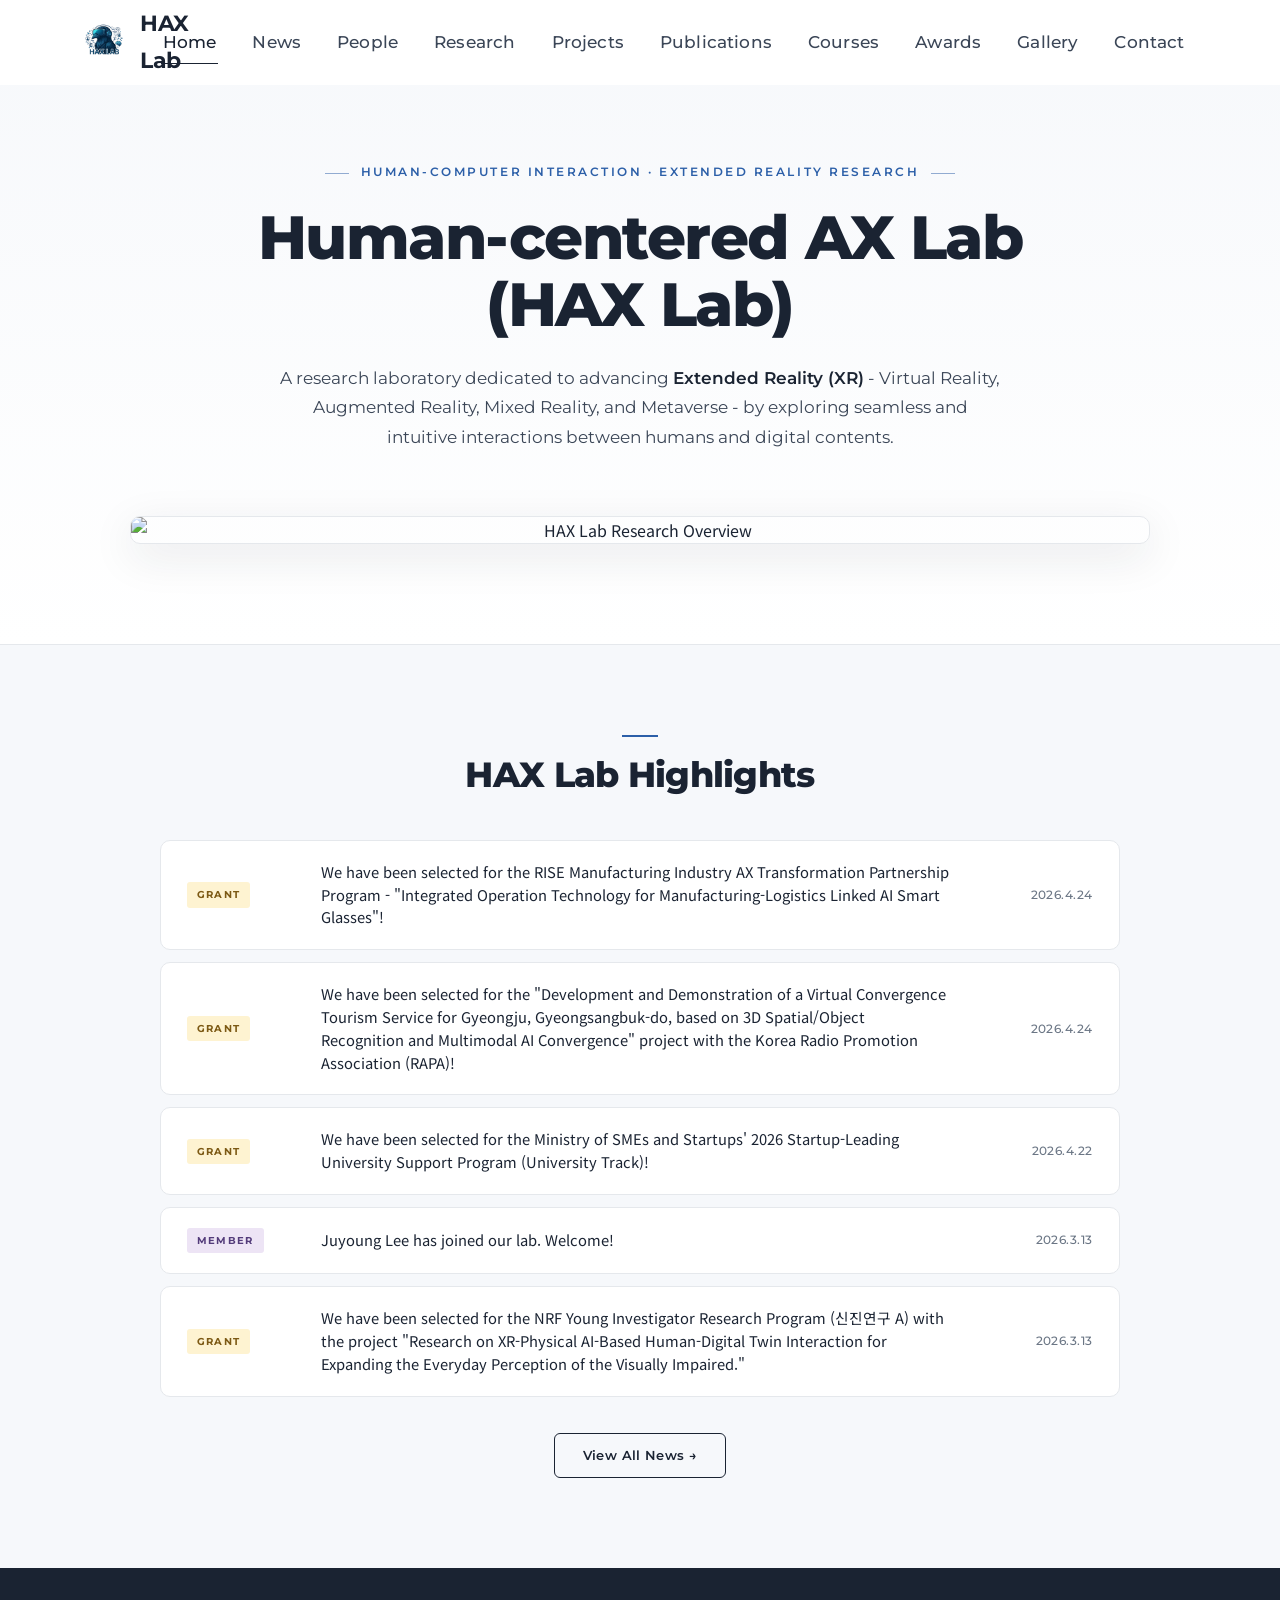
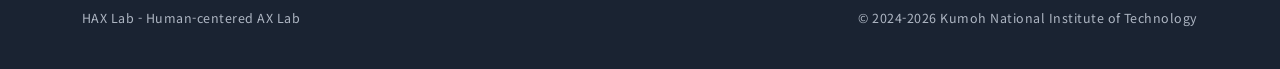
==== index.html @ 4b937e90 "Translate RISE 2인3각 to English, update professor's phone number - 'RISE 제조산업 AX전환 2인3각' -> 'RISE Man" ====
<!doctype html>
<html lang="ko">
  <head>
    <meta charset="UTF-8" />
    <meta name="viewport" content="width=device-width, initial-scale=1.0" />
    <title>HAX Lab - Human-centered AX Lab(HAX Lab)</title>
    <link rel="preconnect" href="https://fonts.googleapis.com" />
    <link
      href="https://fonts.googleapis.com/css2?family=Montserrat:wght@400;500;600;700;800&family=Noto+Sans+KR:wght@300;400;500;700&display=swap"
      rel="stylesheet"
    />
    <link
      rel="stylesheet"
      href="https://cdnjs.cloudflare.com/ajax/libs/font-awesome/6.5.1/css/all.min.css"
    />
    <link rel="stylesheet" href="style.css" />
  </head>
  <body>
    <!-- Navigation -->
    <nav class="navbar" id="navbar">
      <div class="nav-container">
        <a href="#home" class="nav-logo" data-section="home">
          <img src="images/home/logo.jpg" alt="HAX Lab Logo" />
          <span>HAX Lab</span>
        </a>
        <button
          class="nav-toggle"
          id="navToggle"
          aria-label="Toggle navigation"
        >
          <i class="fas fa-bars"></i>
        </button>
        <ul class="nav-menu" id="navMenu">
          <li>
            <a href="#home" class="nav-link active" data-section="home">Home</a>
          </li>
          <li><a href="#news" class="nav-link" data-section="news">News</a></li>
          <li>
            <a href="#people" class="nav-link" data-section="people">People</a>
          </li>
          <li>
            <a href="#research" class="nav-link" data-section="research"
              >Research</a
            >
          </li>
          <li>
            <a href="#projects" class="nav-link" data-section="projects"
              >Projects</a
            >
          </li>
          <li>
            <a href="#publications" class="nav-link" data-section="publications"
              >Publications</a
            >
          </li>
          <li>
            <a href="#courses" class="nav-link" data-section="courses"
              >Courses</a
            >
          </li>
          <li>
            <a href="#awards" class="nav-link" data-section="awards">Awards</a>
          </li>
          <li>
            <a href="#gallery" class="nav-link" data-section="gallery"
              >Gallery</a
            >
          </li>
          <li>
            <a href="#contact" class="nav-link" data-section="contact"
              >Contact</a
            >
          </li>
        </ul>
      </div>
    </nav>

    <!-- ============ HOME ============ -->
    <section id="home" class="section home-hero home-part">
      <div class="container">
        <div class="home-hero-inner">
          <p class="home-eyebrow">
            Human-Computer Interaction · Extended Reality Research
          </p>
          <h1 class="home-title">
            <span class="title-line">Human-centered AX Lab</span><br />
            <span class="title-line">(HAX Lab)</span>
          </h1>
          <p class="home-subtitle">
            A research laboratory dedicated to advancing
            <strong>Extended Reality (XR)</strong> - Virtual Reality, Augmented
            Reality, Mixed Reality, and Metaverse - by exploring seamless and
            intuitive interactions between humans and digital contents.
          </p>
        </div>
        <figure class="main-figure">
          <img src="images/mainfigure.png" alt="HAX Lab Research Overview" />
        </figure>
      </div>
    </section>

    <section class="section highlights-section home-part">
      <div class="container">
        <h2 class="section-title centered">HAX Lab Highlights</h2>
        <div class="highlights-grid" id="highlightsGrid"></div>
        <div class="section-action">
          <a href="#news" class="btn-more" data-section="news"
            >View All News →</a
          >
        </div>
      </div>
    </section>

    <!-- ============ NEWS ============ -->
    <section id="news" class="section page-section" style="display: none">
      <div class="container">
        <h2 class="section-title">News</h2>
        <div class="news-list">
          <div class="news-row">
            <span class="news-date">2026.4.24</span
            ><span class="news-tag grant">Grant</span
            ><span
              >We have been selected for the RISE Manufacturing Industry AX
              Transformation Partnership Program - "Integrated Operation
              Technology for Manufacturing-Logistics Linked AI Smart
              Glasses"!</span
            >
          </div>
          <div class="news-row">
            <span class="news-date">2026.4.24</span
            ><span class="news-tag grant">Grant</span
            ><span
              >We have been selected for the "Development and Demonstration of
              a Virtual Convergence Tourism Service for Gyeongju,
              Gyeongsangbuk-do, based on 3D Spatial/Object Recognition and
              Multimodal AI Convergence" project with the Korea Radio Promotion
              Association (RAPA)!</span
            >
          </div>
          <div class="news-row">
            <span class="news-date">2026.4.22</span
            ><span class="news-tag grant">Grant</span
            ><span
              >We have been selected for the Ministry of SMEs and Startups'
              2026 Startup-Leading University Support Program (University
              Track)!</span
            >
          </div>
          <div class="news-row">
            <span class="news-date">2026.3.13</span
            ><span class="news-tag member">Member</span
            ><span>Juyoung Lee has joined our lab. Welcome!</span>
          </div>
          <div class="news-row">
            <span class="news-date">2026.3.13</span
            ><span class="news-tag grant">Grant</span
            ><span
              >We have been selected for the NRF Young Investigator Research
              Program (신진연구 A) with the project "Research on XR-Physical
              AI-Based Human-Digital Twin Interaction for Expanding the Everyday
              Perception of the Visually Impaired."</span
            >
          </div>
          <div class="news-row">
            <span class="news-date">2025.11.25</span
            ><span class="news-tag member">Member</span
            ><span>Donghee Lee has joined our lab. Welcome!</span>
          </div>
          <div class="news-row">
            <span class="news-date">2025.11.24</span
            ><span class="news-tag grant">Grant</span
            ><span
              >We have been selected for the "AI-based facility anomaly
              detection and predictive maintenance solution" project with the
              Regional Innovation System &amp; Education (RISE) Program!</span
            >
          </div>
          <div class="news-row">
            <span class="news-date">2025.11.12</span
            ><span class="news-tag conf">Conf</span
            ><span
              >Conducted a demo session titled "Multi-User VR Assembly Design:
              Multimodal Object Modeling and High-Fidelity Gesture Interaction
              with WebGL Integration" at ACM VRST 2025 (CS 우수 국제학술대회).</span
            >
          </div>
          <div class="news-row">
            <span class="news-date">2025.11.12</span
            ><span class="news-tag conf">Conf</span
            ><span
              >Gave a presentation at ACM VRST 2025 (CS 우수 국제학술대회),
              presenting our paper "Trade-offs in Virtual Grasping: The
              Interplay of Interaction Fidelity and Object Affordance" by Jemin
              Lee.</span
            >
          </div>
          <div class="news-row">
            <span class="news-date">2025.10.10</span
            ><span class="news-tag conf">Conf</span
            ><span
              >Gave a presentation at IEEE ISMAR 2025 (CS 우수 국제학술대회),
              presenting our paper "What Makes Object Referencing Clear?
              Multimodal Strategies for Shared Understanding in XR
              Collaboration." by Jeonghyeon Kim.</span
            >
          </div>
          <div class="news-row">
            <span class="news-date">2025.9.14</span
            ><span class="news-tag paper">Paper</span>
            <div class="news-content">
              <p>
                We have been accepted to present our paper, "Trade-offs in
                Virtual Grasping: The Interplay of Interaction Fidelity and
                Object Affordance" (Jemin Lee, Jeonghyeon Kim, Hyeongjun Kang,
                Hoon Ryu, and Youngwon Kim), at a top-tier BK21 conference in
                Computer Science, the ACM Symposium on Virtual Reality Software
                and Technology (VRST) 2025 (Acceptance Rate: 27%).
              </p>
              <a class="news-press" href="images/1.png" target="_blank">
                <img src="images/1.png" alt="Press article - VRST 2025 acceptance" loading="lazy" />
                <span class="news-press-label">Press coverage</span>
              </a>
            </div>
          </div>
          <div class="news-row">
            <span class="news-date">2025.9.3</span
            ><span class="news-tag paper">Paper</span
            ><span
              >Our paper has been conditionally accepted to ACM Symposium on
              Virtual Reality Software and Technology (VRST) 2025!</span
            >
          </div>
          <div class="news-row">
            <span class="news-date">2025.8.5</span
            ><span class="news-tag paper">Paper</span>
            <div class="news-content">
              <p>
                We have been accepted to present our paper, "What Makes Object
                Referencing Clear? Multimodal Strategies for Shared
                Understanding in XR Collaboration" (Jeonghyeon Kim, Jemin Lee,
                and Youngwon Kim), at a top-tier BK21 conference in Computer
                Science, IEEE ISMAR 2025 (Acceptance Rate: 21.1%). Excellent
                work done by undergraduate students!
              </p>
              <a class="news-press" href="images/2.png" target="_blank">
                <img src="images/2.png" alt="Press article - ISMAR 2025 acceptance" loading="lazy" />
                <span class="news-press-label">Press coverage</span>
              </a>
            </div>
          </div>
          <div class="news-row">
            <span class="news-date">2025.5.21</span
            ><span class="news-tag member">Member</span
            ><span>Taewan Kim has joined our lab. Welcome!</span>
          </div>
          <div class="news-row">
            <span class="news-date">2025.5.7</span
            ><span class="news-tag paper">Paper</span
            ><span
              >We have been published in IEEE Access with our paper, "A
              Head-Driven Algorithm for Estimating Upper and Lower Body Motion
              in Virtual Reality Environments" (Jemin Lee, Jeonghyeon Kim, and
              Youngwon Kim). Excellent work done by undergraduate
              students!</span
            >
          </div>
          <div class="news-row">
            <span class="news-date">2025.5.7</span
            ><span class="news-tag grant">Grant</span
            ><span
              >We have been selected for the "Automated Reconstruction of Fire
              Scenes and VR-based Immersive Investigation Technology" project
              with the National Forensic Service!</span
            >
          </div>
          <div class="news-row">
            <span class="news-date">2025.4.30</span
            ><span class="news-tag paper">Paper</span
            ><span
              >We have been published in Sensors with our paper, "ITap: Index
              Finger Tap Interaction by Gaze and Tabletop Integration"
              (Jeonghyeon Kim, Jemin Lee, Jung-Hoon Ahn, and Youngwon
              Kim).</span
            >
          </div>
          <div class="news-row">
            <span class="news-date">2025.4.26</span
            ><span class="news-tag conf">Conf</span
            ><span
              >We have attended CHI 2025 in Yokohama, Japan. Hopefully we will
              be presenting in Barcelona next year :)</span
            >
          </div>
          <div class="news-row">
            <span class="news-date">2025.4.15</span
            ><span class="news-tag grant">Grant</span
            ><span
              >We have been selected for the "Digital Twin Linked ICT Technology
              based Research" project with the Korea Electronics Technology
              Institute (KETI)!</span
            >
          </div>
          <div class="news-row">
            <span class="news-date">2025.3.30</span
            ><span class="news-tag grant">Grant</span
            ><span
              >We have been selected for the "Development of a Traffic Accident
              Video Analysis System" project with the Korea Insurance
              Development Institute!</span
            >
          </div>
          <div class="news-row">
            <span class="news-date">2025.3.6</span
            ><span class="news-tag paper">Paper</span
            ><span
              >We have been published in Electronics with our paper, "Immersive
              Interaction for Inclusive Virtual Reality Navigation: Enhancing
              Accessibility for Socially Underprivileged Users" (Jeonghyeon Kim,
              Jung-Hoon Ahn, and Youngwon Kim).</span
            >
          </div>
          <div class="news-row">
            <span class="news-date">2025.1.1</span
            ><span class="news-tag grant">Grant</span
            ><span
              >We have been selected for the "Digital Twin Linked ICT Technology
              based Research" project with the Korea Electronics Technology
              Institute (KETI)!</span
            >
          </div>
          <div class="news-row">
            <span class="news-date">2024.9.10</span
            ><span class="news-tag paper">Paper</span
            ><span
              >We have been published in the Journal of the Digital Content with
              our paper, "In-XR Spread Interaction-Based Magnifying Display for
              Users with Reduced Vision."</span
            >
          </div>
          <div class="news-row">
            <span class="news-date">2024.9.10</span
            ><span class="news-tag paper">Paper</span
            ><span
              >We have been published in the Journal of the Digital Content with
              our paper, "User's Controller and Elbow-Based Calibration
              Technique for Realistic Avatar Creation in an Extended Reality
              Environment."</span
            >
          </div>
          <div class="news-row">
            <span class="news-date">2024.7.22</span
            ><span class="news-tag grant">Grant</span
            ><span
              >We have been selected for the "Large-Scale AI-based defense
              product design and maintenance service demonstration
              project"!</span
            >
          </div>
          <div class="news-row">
            <span class="news-date">2024.7.8</span
            ><span class="news-tag member">Member</span
            ><span
              >Hyeongjun Kang, Gu Kim, Jeonghyeon Kim and Junseok Im have joined
              our lab. Welcome!</span
            >
          </div>
          <div class="news-row">
            <span class="news-date">2024.6.1</span
            ><span class="news-tag grant">Grant</span
            ><span
              >We have been selected for the "Spatial computing XR multimodal
              interaction technology development project"!</span
            >
          </div>
          <div class="news-row">
            <span class="news-date">2024.5.23</span
            ><span class="news-tag member">Member</span
            ><span
              >Hyeongjun Kang, Gu Kim, Jeonghyeon Kim and Junseok Im have joined
              our lab as Research Interns. Welcome!</span
            >
          </div>
          <div class="news-row">
            <span class="news-date">2024.3.4</span
            ><span class="news-tag member">Member</span
            ><span>Kikong Lee and Jemin Lee have joined our lab. Welcome!</span>
          </div>
          <div class="news-row">
            <span class="news-date">2024.1.1</span
            ><span class="news-tag lab">Lab</span
            ><span
              >Extended Reality (XR) &amp; Metaverse Lab is now OPEN (Under
              Construction)! We're currently recruiting passionate graduate
              &amp; undergraduate students!</span
            >
          </div>
        </div>
      </div>
    </section>

    <!-- ============ PEOPLE ============ -->
    <section id="people" class="section page-section" style="display: none">
      <div class="container">
        <h2 class="section-title">People</h2>

        <!-- Director -->
        <div class="director-card clickable" data-person="prof_kim">
          <div class="director-photo">
            <img src="images/people/prof_kim.jpg" alt="Prof. Youngwon Kim" />
          </div>
          <div class="director-info">
            <h3>Youngwon Kim <span class="name-kr">김영원</span></h3>
            <p class="role">Assistant Professor, Director</p>
            <p class="dept">Department of Computer Software Engineering</p>
            <p class="affil">Kumoh National Institute of Technology</p>
            <div class="interest-tags">
              <span>XR</span><span>VR</span><span>AR</span><span>MR</span
              ><span>HCI</span><span>Metaverse</span>
            </div>
            <p class="email">
              <i class="fas fa-envelope"></i> kim01@kumoh.ac.kr
            </p>
          </div>
        </div>

        <h3 class="group-title">M.S. Students</h3>
        <div class="people-grid">
          <div class="person-card clickable" data-person="lee_jemin">
            <img src="images/people/lee_jemin.jpg" alt="Jemin Lee" />
            <h4>Jemin Lee <span class="name-kr">이제민</span></h4>
            <p class="since">Since 2025-2</p>
            <p class="interest">VR, Games, Convergence Contents</p>
            <p class="email">
              <i class="fas fa-envelope"></i> char3941@kumoh.ac.kr
            </p>
          </div>
          <div class="person-card clickable" data-person="kim_jeonghyeon">
            <img src="images/people/kim_jeonghyeon.jpg" alt="Jeonghyeon Kim" />
            <h4>Jeonghyeon Kim <span class="name-kr">김정현</span></h4>
            <p class="since">Since 2025-2</p>
            <p class="interest">Collaboration, Multimodal Interaction</p>
            <p class="email">
              <i class="fas fa-envelope"></i> dnrgusrla1@kumoh.ac.kr
            </p>
          </div>
        </div>

        <h3 class="group-title">Undergraduate Students</h3>
        <div class="people-grid">
          <div class="person-card clickable" data-person="kang_hyeongjun">
            <img src="images/people/kang_hyeongjun.jpg" alt="Hyeongjun Kang" />
            <h4>Hyeongjun Kang <span class="name-kr">강형준</span></h4>
            <p class="since">Since 2024-2</p>
            <p class="interest">Immersive Technologies, XR Contents</p>
            <p class="email">
              <i class="fas fa-envelope"></i> joh0816@gmail.com
            </p>
          </div>
          <div class="person-card clickable" data-person="lee_donghee">
            <img src="images/people/lee_donghee.jpg" alt="Donghee Lee" />
            <h4>Donghee Lee <span class="name-kr">이동희</span></h4>
            <p class="since">Since 2026-1</p>
            <p class="interest">VR, HCI, Games</p>
            <p class="email">
              <i class="fas fa-envelope"></i> furyburst@naver.com
            </p>
          </div>
          <div class="person-card clickable" data-person="lee_juyoung">
            <img src="images/people/lee_juyoung.jpg" alt="Juyoung Lee" />
            <h4>Juyoung Lee <span class="name-kr">이주영</span></h4>
            <p class="since">Since 2026-1</p>
            <p class="interest">VR, Games</p>
            <p class="email">
              <i class="fas fa-envelope"></i> adelinewtro@gmail.com
            </p>
          </div>
          <div class="person-card recruiting">
            <div class="recruiting-icon"><i class="fas fa-user-plus"></i></div>
            <h4>Recruiting</h4>
            <p class="since">Position Open</p>
            <p class="interest">TBD</p>
          </div>
        </div>

        <h3 class="group-title">Academic Break</h3>
        <div class="people-grid">
          <div class="person-card clickable" data-person="lee_kikong">
            <img src="images/people/lee_kikong.jpg" alt="Kikong Lee" />
            <h4>Kikong Lee <span class="name-kr">이기공</span></h4>
            <p class="since">Since 2024-1</p>
            <p class="interest">Metaverse Contents, XR Games</p>
            <p class="email">
              <i class="fas fa-envelope"></i> dlrlrhd@gmail.com
            </p>
          </div>
        </div>

        <h3 class="group-title">Alumni</h3>
        <div class="people-grid">
          <div class="person-card">
            <img src="images/people/김태완.png" alt="Taewan Kim" />
            <h4>Taewan Kim <span class="name-kr">김태완</span></h4>
            <p class="since">2025-1 ~ 2026-1 · B.S. 2026.02</p>
            <p class="interest">
              Now at Korea Electronics Technology Institute (KETI)
            </p>
            <p class="email">
              <i class="fas fa-envelope"></i> kimtaeyan21@naver.com
            </p>
          </div>
          <div class="person-card">
            <img src="images/people/임준석.png" alt="Junseok Im" />
            <h4>Junseok Im <span class="name-kr">임준석</span></h4>
            <p class="since">2024-2 ~ 2026-1 · B.S. 2026.02</p>
            <p class="email">
              <i class="fas fa-envelope"></i> ij8337@naver.com
            </p>
          </div>
          <div class="person-card">
            <img src="images/people/김구.png" alt="Gu Kim" />
            <h4>Gu Kim <span class="name-kr">김구</span></h4>
            <p class="since">2024-2 ~ 2026-1 · B.S. 2026.02</p>
            <p class="email">
              <i class="fas fa-envelope"></i> hadove02@naver.com
            </p>
          </div>
          <div class="person-card">
            <img src="images/people/lee_jemin.jpg" alt="Jemin Lee" />
            <h4>Jemin Lee <span class="name-kr">이제민</span></h4>
            <p class="since">2024-1 ~ 2025-1 · B.S. 2025.08</p>
            <p class="interest">Now M.S. student at KIT</p>
            <p class="email">
              <i class="fas fa-envelope"></i> char3941@kumoh.ac.kr
            </p>
          </div>
          <div class="person-card">
            <img src="images/people/kim_jeonghyeon.jpg" alt="Jeonghyeon Kim" />
            <h4>Jeonghyeon Kim <span class="name-kr">김정현</span></h4>
            <p class="since">2024-2 ~ 2025-1 · B.S. 2025.08</p>
            <p class="interest">Now M.S. student at KIT</p>
            <p class="email">
              <i class="fas fa-envelope"></i> dnrgusrla1@kumoh.ac.kr
            </p>
          </div>
          <div class="person-card">
            <img src="images/people/nam_yoongi.jpg" alt="Yoongi Nam" />
            <h4>Yoongi Nam <span class="name-kr">남윤기</span></h4>
            <p class="since">Research Intern · 2025-2</p>
            <p class="interest">Now at Dasso</p>
            <p class="email">
              <i class="fas fa-envelope"></i> nyk510@kumoh.ac.kr
            </p>
          </div>
        </div>
      </div>
    </section>

    <!-- ============ PERSON DETAIL ============ -->
    <section
      id="person-detail"
      class="section page-section"
      style="display: none"
    >
      <div class="container">
        <button class="back-btn" id="backToPeople">
          <i class="fas fa-arrow-left"></i> <span>Back to People</span>
        </button>
        <div class="profile-detail" id="profileDetail"></div>
      </div>
    </section>

    <!-- ============ RESEARCH ============ -->
    <section id="research" class="section page-section" style="display: none">
      <div class="container">
        <h2 class="section-title">Research</h2>

        <div class="research-block">
          <div class="ra-text">
            <h3 class="ra-title">
              <i class="fas fa-hand-pointer"></i> Multimodal Interaction
            </h3>
            <p class="ra-lead">
              We explore multimodal interaction techniques for collaborative
              environments, combining modalities such as gaze, speech, and
              touch.
            </p>
            <ul>
              <li>
                Real-time multi-user collaboration in simulated manufacturing
                environments
              </li>
              <li>
                Tabletop touchpad technique enabling finger-based interaction
                combined with gaze input
              </li>
              <li>Overcoming conventional pinch gesture limitations</li>
            </ul>
          </div>
          <div class="ra-gallery g-2">
            <img
              src="images/research/multimodal1.jpg"
              alt="Multimodal Interaction"
            />
            <img
              src="images/research/multimodal2.jpg"
              alt="Multimodal Interaction"
            />
          </div>
        </div>

        <div class="research-block reverse">
          <div class="ra-text">
            <h3 class="ra-title">
              <i class="fas fa-vr-cardboard"></i> Immersive Interaction
            </h3>
            <p class="ra-lead">
              We investigate immersive VR experiences and accessible interaction
              for diverse users.
            </p>
            <ul>
              <li>
                2D image processing into cubemap format for fully immersive 3D
                road view VR
              </li>
              <li>Gesture-based controls for digitally marginalized users</li>
              <li>
                Investigation of virtual grasping methods across diverse object
                shapes
              </li>
              <li>Analysis of objective and subjective measures</li>
            </ul>
          </div>
          <div class="ra-gallery g-3">
            <img
              src="images/research/immersive1.jpg"
              alt="Immersive Interaction"
            />
            <img
              src="images/research/immersive2.jpg"
              alt="Immersive Interaction"
            />
            <img
              src="images/research/immersive3.jpg"
              alt="Immersive Interaction"
            />
          </div>
        </div>

        <div class="research-block">
          <div class="ra-text">
            <h3 class="ra-title">
              <i class="fas fa-users"></i> Collaborative Interaction
            </h3>
            <p class="ra-lead">
              We develop interaction techniques that enable users to collaborate
              easily and intuitively in real-time multi-user virtual
              environments for assembly simulations.
            </p>
            <ul>
              <li>Combining gesture, gaze, and speech modalities</li>
              <li>Shared virtual space design for multi-user assembly</li>
            </ul>
          </div>
          <div class="ra-gallery g-1">
            <img
              src="images/research/collab1.jpg"
              alt="Collaborative Interaction"
            />
          </div>
        </div>

        <div class="research-block reverse">
          <div class="ra-text">
            <h3 class="ra-title">
              <i class="fas fa-person-walking"></i> Embodied XR Interaction
            </h3>
            <p class="ra-lead">
              We estimate full-body motion in VR using only head movement data,
              eliminating the need for external sensors.
            </p>
            <ul>
              <li>
                Upper and lower body motion estimation using only head movement
                data
              </li>
              <li>Hardware-free approach eliminating external sensors</li>
              <li>Real-time avatar interaction for multi-user VR</li>
            </ul>
          </div>
          <div class="ra-gallery g-2">
            <img src="images/research/embodied.png" alt="Embodied XR" />
            <img src="images/research/embodied2.png" alt="Embodied XR" />
          </div>
        </div>
      </div>
    </section>

    <!-- ============ PROJECTS ============ -->
    <section id="projects" class="section page-section" style="display: none">
      <div class="container">
        <h2 class="section-title">Projects</h2>
        <h3 class="group-title">Ongoing</h3>
        <div class="project-list">
          <div class="project-card">
            <div class="proj-logo">
              <img src="images/projects/한국연구재단.svg" alt="NRF" />
            </div>
            <div class="proj-body">
              <span class="proj-badge ongoing">Ongoing</span>
              <h4>
                XR-Physical AI-based Human-Digital Twin Interaction for
                Expanding the Everyday Perception of the Visually Impaired
              </h4>
              <p>
                Develops technologies to enhance environmental perception and
                safe mobility for visually impaired individuals, including 3D
                reconstruction and XR-based training.
              </p>
              <div class="proj-meta">
                <span
                  ><i class="fas fa-landmark"></i> Ministry of Science and ICT,
                  NRF (Young Investigator)</span
                ><span><i class="fas fa-calendar"></i> 2026 - 2029</span>
              </div>
            </div>
          </div>
          <div class="project-card">
            <div class="proj-logo">
              <img
                src="images/projects/국과수.svg"
                alt="National Forensic Service"
              />
            </div>
            <div class="proj-body">
              <span class="proj-badge ongoing">Ongoing</span>
              <h4>
                Automated Reconstruction of Fire Scenes and VR-based Immersive
                Investigation Technology
              </h4>
              <p>
                Develops immersive forensic investigation tools featuring
                context-aware interactions, multi-user collaboration, and
                gesture recognition for fire scene analysis.
              </p>
              <div class="proj-meta">
                <span
                  ><i class="fas fa-landmark"></i> National Forensic
                  Service</span
                ><span><i class="fas fa-calendar"></i> 2025 - 2027</span>
              </div>
            </div>
          </div>
          <div class="project-card">
            <div class="proj-logo"><img src="images/projects/rapa.jpg" alt="RAPA" /></div>
            <div class="proj-body">
              <span class="proj-badge ongoing">Ongoing</span>
              <h4>
                Development and Demonstration of a Virtual Convergence Tourism
                Service for Gyeongju, Gyeongsangbuk-do, based on 3D
                Spatial/Object Recognition and Multimodal AI Convergence
              </h4>
              <p>
                Builds a virtual convergence tourism service for Gyeongju using
                3D spatial and object recognition integrated with multimodal AI.
              </p>
              <div class="proj-meta">
                <span
                  ><i class="fas fa-landmark"></i> Korea Radio Promotion
                  Association (RAPA)</span
                ><span><i class="fas fa-calendar"></i> 2026 - 2027</span>
              </div>
            </div>
          </div>
          <div class="project-card">
            <div class="proj-logo">
              <img src="images/projects/nia.svg" alt="NIA" />
            </div>
            <div class="proj-body">
              <span class="proj-badge ongoing">Ongoing</span>
              <h4>
                Large-Scale AI-based Defense Product Design and Maintenance
                Service Demonstration
              </h4>
              <p>
                Demonstrates hyper-scale AI convergence service using AI and
                spatial computing (XR) for military supply manufacturing
                productivity.
              </p>
              <div class="proj-meta">
                <span
                  ><i class="fas fa-landmark"></i> Ministry of Science and ICT,
                  NIA</span
                ><span><i class="fas fa-calendar"></i> 2024 - 2026</span>
              </div>
            </div>
          </div>
          <div class="project-card">
            <div class="proj-logo"><img src="images/projects/중소벤처기업부 CI(3).jpg" alt="Ministry of SMEs and Startups" /></div>
            <div class="proj-body">
              <span class="proj-badge ongoing">Ongoing</span>
              <h4>
                2026 Startup-Leading University Support Program (University
                Track)
              </h4>
              <p>
                Supports university-led startup ecosystem development,
                entrepreneurship education, and deep-tech commercialization.
              </p>
              <div class="proj-meta">
                <span
                  ><i class="fas fa-landmark"></i> Ministry of SMEs and
                  Startups</span
                ><span
                  ><i class="fas fa-calendar"></i> 2026.05 - 2026.12</span
                >
              </div>
            </div>
          </div>
          <div class="project-card">
            <div class="proj-logo">
              <img src="images/projects/금오공대.svg" alt="Kumoh NIT" />
            </div>
            <div class="proj-body">
              <span class="proj-badge ongoing">Ongoing</span>
              <h4>
                RISE Manufacturing Industry AX Transformation Partnership
                Program - Integrated Operation Technology for
                Manufacturing-Logistics Linked AI Smart Glasses
              </h4>
              <p>
                Develops AI smart-glass-based integrated operation technology
                connecting manufacturing and logistics workflows.
              </p>
              <div class="proj-meta">
                <span
                  ><i class="fas fa-landmark"></i> Regional Innovation System
                  &amp; Education (RISE) Program</span
                ><span
                  ><i class="fas fa-calendar"></i> 2026.05 - 2026.12</span
                >
              </div>
            </div>
          </div>
          <div class="project-card">
            <div class="proj-logo">
              <img src="images/projects/keti.jpg" alt="KETI" />
            </div>
            <div class="proj-body">
              <span class="proj-badge ongoing">Ongoing</span>
              <h4>
                ESS Real-time Monitoring and Management Communication Security
                System Development / Construction / Installation
              </h4>
              <p>
                Designs and implements a communication security framework for
                ESS real-time monitoring and management infrastructure.
              </p>
              <div class="proj-meta">
                <span
                  ><i class="fas fa-landmark"></i> Korea Electronics Technology
                  Institute (KETI)</span
                ><span
                  ><i class="fas fa-calendar"></i> 2026.02 - 2026.11</span
                >
              </div>
            </div>
          </div>
          <div class="project-card">
            <div class="proj-logo">
              <img src="images/projects/keti.jpg" alt="KETI" />
            </div>
            <div class="proj-body">
              <span class="proj-badge ongoing">Ongoing</span>
              <h4>
                Development of a Monitoring Data Visualization Interface
              </h4>
              <p>
                Develops an interactive visualization interface for real-time
                monitoring data to support operational decision-making.
              </p>
              <div class="proj-meta">
                <span
                  ><i class="fas fa-landmark"></i> Korea Electronics Technology
                  Institute (KETI)</span
                ><span
                  ><i class="fas fa-calendar"></i> 2026.02 - 2026.10</span
                >
              </div>
            </div>
          </div>
        </div>
        <h3 class="group-title">Completed</h3>
        <div class="project-list">
          <div class="project-card completed">
            <div class="proj-logo">
              <img src="images/projects/금오공대.svg" alt="Kumoh NIT" />
            </div>
            <div class="proj-body">
              <span class="proj-badge done">Completed</span>
              <h4>
                AI-based Facility Anomaly Detection and Predictive Maintenance
                Solution
              </h4>
              <p>
                Creates an AI-based predictive maintenance solution to detect
                equipment failures and reduce downtime in industrial facilities.
              </p>
              <div class="proj-meta">
                <span
                  ><i class="fas fa-landmark"></i> Regional Innovation System
                  &amp; Education (RISE) Program</span
                ><span><i class="fas fa-calendar"></i> 2025 - 2026</span>
              </div>
            </div>
          </div>
          <div class="project-card completed">
            <div class="proj-logo">
              <img src="images/projects/keti.jpg" alt="KETI" />
            </div>
            <div class="proj-body">
              <span class="proj-badge done">Completed</span>
              <h4>
                Research on ICT Technology Discovery Linked to Digital Twin
              </h4>
              <p>
                Focuses on data visualization for Energy Storage Systems and
                XR-based strategies including tracking technologies.
              </p>
              <div class="proj-meta">
                <span
                  ><i class="fas fa-landmark"></i> Korea Electronics Technology
                  Institute (KETI)</span
                ><span><i class="fas fa-calendar"></i> 2025</span>
              </div>
            </div>
          </div>
          <div class="project-card completed">
            <div class="proj-logo">
              <img
                src="images/projects/보험개발원.jpg"
                alt="Korea Insurance Development Institute"
              />
            </div>
            <div class="proj-body">
              <span class="proj-badge done">Completed</span>
              <h4>Development of a Traffic Accident Video Analysis System</h4>
              <p>
                Develops technologies for analyzing accident footage, including
                vehicle speed and steering angle estimation from video analysis.
              </p>
              <div class="proj-meta">
                <span
                  ><i class="fas fa-landmark"></i> Korea Insurance Development
                  Institute</span
                ><span><i class="fas fa-calendar"></i> 2025</span>
              </div>
            </div>
          </div>
          <div class="project-card completed">
            <div class="proj-logo">
              <img src="images/projects/금오공대.svg" alt="Kumoh NIT" />
            </div>
            <div class="proj-body">
              <span class="proj-badge done">Completed</span>
              <h4>
                Development of Effective Interaction Technology and Contents for
                Immersive XR and 3D Interaction
              </h4>
              <p>
                Creates XR/metaverse interaction technology supporting
                vulnerable populations and defense manufacturing environments.
              </p>
              <div class="proj-meta">
                <span
                  ><i class="fas fa-landmark"></i> Kumoh National Institute of
                  Technology</span
                ><span><i class="fas fa-calendar"></i> 2024 - 2026</span>
              </div>
            </div>
          </div>
          <div class="project-card completed">
            <div class="proj-logo"><i class="fas fa-vr-cardboard"></i></div>
            <div class="proj-body">
              <span class="proj-badge done">Completed</span>
              <h4>
                Development of Spatial Computing XR Multimodal Interaction
                Technology
              </h4>
              <p>
                Develops multimodal interaction technology for spatial computing
                devices such as Apple Vision Pro.
              </p>
              <div class="proj-meta">
                <span><i class="fas fa-landmark"></i> S Corporation</span
                ><span><i class="fas fa-calendar"></i> 2024 - 2025</span>
              </div>
            </div>
          </div>
          <div class="project-card completed">
            <div class="proj-logo">
              <img
                src="images/projects/광운대.svg"
                alt="Kwangwoon University"
              />
            </div>
            <div class="proj-body">
              <span class="proj-badge done">Completed</span>
              <h4>
                AI-based Competency Evaluation Model and Algorithm for QA
                Utilization in Customer Service Agents
              </h4>
              <p>
                Develops an AI-driven model inspired by the MBTI framework
                integrating NLP and voice analysis for call center evaluation.
              </p>
              <div class="proj-meta">
                <span
                  ><i class="fas fa-landmark"></i> Kwangwoon University
                  Industry-Academic Cooperation</span
                ><span><i class="fas fa-calendar"></i> 2025</span>
              </div>
            </div>
          </div>
          <div class="project-card completed">
            <div class="proj-logo">
              <img src="images/projects/nia.svg" alt="NIA" />
            </div>
            <div class="proj-body">
              <span class="proj-badge done">Completed</span>
              <h4>
                Large-Scale AI-based Industry-Academia-Research Cooperation
                Ecosystem
              </h4>
              <p>
                Establishes a hyper-scale AI convergence collaboration system
                with talent development and startup support.
              </p>
              <div class="proj-meta">
                <span
                  ><i class="fas fa-landmark"></i> Ministry of Science and ICT,
                  NIA</span
                ><span><i class="fas fa-calendar"></i> 2024 - 2026</span>
              </div>
            </div>
          </div>
          <div class="project-card completed">
            <div class="proj-logo">
              <img src="images/projects/한국콘텐츠진흥원.png" alt="KOCCA" />
            </div>
            <div class="proj-body">
              <span class="proj-badge done">Completed</span>
              <h4>
                Smart Mirror and Immersive Content Based Tourism Course and
                Applied Technologies
              </h4>
              <p>
                Creates an immersive local history and nature tourism cultural
                content platform for smart mirrors.
              </p>
              <div class="proj-meta">
                <span
                  ><i class="fas fa-landmark"></i> Ministry of Culture, Sports
                  and Tourism, KOCCA</span
                ><span><i class="fas fa-calendar"></i> 2023</span>
              </div>
            </div>
          </div>
          <div class="project-card completed">
            <div class="proj-logo">
              <img src="images/projects/한국콘텐츠진흥원.png" alt="KOCCA" />
            </div>
            <div class="proj-body">
              <span class="proj-badge done">Completed</span>
              <h4>
                The Expandable Park Platform Technology Development and
                Demonstration based on Metaverse &amp; AI Convergence
              </h4>
              <p>
                Develops a scalable support platform through metaverse-based AI
                and immersive content commercialization.
              </p>
              <div class="proj-meta">
                <span
                  ><i class="fas fa-landmark"></i> Ministry of Culture, Sports
                  and Tourism, KOCCA</span
                ><span><i class="fas fa-calendar"></i> 2021 - 2023</span>
              </div>
            </div>
          </div>
          <div class="project-card completed">
            <div class="proj-logo">
              <img
                src="images/projects/과기부.png"
                alt="Ministry of Science and ICT"
              />
            </div>
            <div class="proj-body">
              <span class="proj-badge done">Completed</span>
              <h4>
                Intelligent Digital Contents Production Technology Development
                and Platform Establishment Project
              </h4>
              <p>
                Creates AI, blockchain, and NFT-based technologies for digital
                content production platforms.
              </p>
              <div class="proj-meta">
                <span
                  ><i class="fas fa-landmark"></i> Ministry of Science and ICT,
                  Innopolis Foundation</span
                ><span><i class="fas fa-calendar"></i> 2022 - 2023</span>
              </div>
            </div>
          </div>
          <div class="project-card completed">
            <div class="proj-logo">
              <img src="images/projects/한국콘텐츠진흥원.png" alt="KOCCA" />
            </div>
            <div class="proj-body">
              <span class="proj-badge done">Completed</span>
              <h4>
                Development of a Music-based Functional Content Platform to
                Improve Social and Communication Skills among Individuals with
                Communication Deficits
              </h4>
              <p>
                Develops a content support platform analyzing music activity
                data to enhance social communication for youth and adults.
              </p>
              <div class="proj-meta">
                <span
                  ><i class="fas fa-landmark"></i> Ministry of Culture, Sports
                  and Tourism, KOCCA</span
                ><span><i class="fas fa-calendar"></i> 2020 - 2023</span>
              </div>
            </div>
          </div>
          <div class="project-card completed">
            <div class="proj-logo">
              <img
                src="images/projects/광주정보문화산업진흥원.jpg"
                alt="Gwangju Information & Culture Industry Promotion Agency"
              />
            </div>
            <div class="proj-body">
              <span class="proj-badge done">Completed</span>
              <h4>
                Asian Community Heritage Culture Platform Construction Project
              </h4>
              <p>
                Constructs a transmission model integrating cultural heritage
                with AI and cultural technology for preservation.
              </p>
              <div class="proj-meta">
                <span
                  ><i class="fas fa-landmark"></i> Gwangju Metropolitan City,
                  Gwangju Information &amp; Culture Industry Promotion
                  Agency</span
                ><span><i class="fas fa-calendar"></i> 2020 - 2023</span>
              </div>
            </div>
          </div>
          <div class="project-card completed">
            <div class="proj-logo">
              <img
                src="images/projects/국과수.svg"
                alt="National Forensic Service"
              />
            </div>
            <div class="proj-body">
              <span class="proj-badge done">Completed</span>
              <h4>
                Virtual Reality-based Collaborative Crime Scene Reconstruction
              </h4>
              <p>
                Virtual reality-based collaborative 3D reconstruction of crime
                scenes and investigation support system.
              </p>
              <div class="proj-meta">
                <span
                  ><i class="fas fa-landmark"></i> National Forensic
                  Service</span
                ><span><i class="fas fa-calendar"></i> 2014</span>
              </div>
            </div>
          </div>
        </div>
      </div>
    </section>

    <!-- ============ PUBLICATIONS ============ -->
    <section
      id="publications"
      class="section page-section"
      style="display: none"
    >
      <div class="container">
        <h2 class="section-title">Publications</h2>
        <div class="pub-tabs">
          <button class="pub-tab active" data-tab="intl-conf">
            International Conferences
          </button>
          <button class="pub-tab" data-tab="intl-journal">
            International Journals (SCIE)
          </button>
          <button class="pub-tab" data-tab="domestic">
            Domestic Journals (KCI)
          </button>
          <button class="pub-tab" data-tab="domestic-conf">
            Domestic Conferences
          </button>
          <button class="pub-tab" data-tab="patents">Patents</button>
        </div>
        <div class="pub-content active" id="intl-conf">
          <table class="pub-table">
            <tbody>
              <tr>
                <td class="pub-year">2025</td>
                <td>
                  <strong
                    >"Multi-User VR Assembly and Manufacture Design: Multimodal
                    Object Modeling and High-Fidelity Gesture Interaction with
                    WebGL Integration"</strong
                  ><br />Jeonghyeon Kim, Jemin Lee, Hyeongjun Kang, Taewan Kim,
                  Jungsik Koo, Jiyong Park, Byungwoo Cho, Yun Young Hwa, Bumki
                  Kim, Daeun Kim, Youngwon Kim<br /><span class="pub-venue"
                    >31st ACM VRST 2025 Demo (CS 우수 국제학술대회, Canada)</span
                  >
                  <a
                    href="https://dl.acm.org/doi/full/10.1145/3756884.3768385"
                    target="_blank"
                    class="pub-link"
                    ><i class="fas fa-external-link-alt"></i> Paper</a
                  >
                </td>
              </tr>
              <tr>
                <td class="pub-year">2025</td>
                <td>
                  <strong
                    >"Trade-offs in Virtual Grasping: The Interplay of
                    Interaction Fidelity and Object Affordance"</strong
                  ><br />Jemin Lee*, Jeonghyeon Kim*, Hyeongjun Kang, Hoon Ryu,
                  Youngwon Kim<br /><span class="pub-venue"
                    >ACM VRST 2025 (CS 우수 국제학술대회, Acceptance Rate: 27%, Canada)</span
                  >
                  <a
                    href="https://dl.acm.org/doi/pdf/10.1145/3756884.3765990"
                    target="_blank"
                    class="pub-link"
                    ><i class="fas fa-external-link-alt"></i> Paper</a
                  >
                </td>
              </tr>
              <tr>
                <td class="pub-year">2025</td>
                <td>
                  <strong
                    >"What Makes Object Referencing Clear? Multimodal Strategies
                    for Shared Understanding in XR Collaboration"</strong
                  ><br />Jeonghyeon Kim, Jemin Lee, Youngwon Kim<br /><span
                    class="pub-venue"
                    >IEEE ISMAR 2025 (CS 우수 국제학술대회, Acceptance Rate: 21.1%, South Korea)</span
                  >
                  <a
                    href="https://doi.org/10.1109/ISMAR67309.2025.00014"
                    target="_blank"
                    class="pub-link"
                    ><i class="fas fa-external-link-alt"></i> DOI</a
                  >
                </td>
              </tr>
              <tr>
                <td class="pub-year">2020</td>
                <td>
                  <strong
                    >"A comparative analysis on the impact of face tracker and
                    skin segmentation onto improving the performance of
                    real-time remote photoplethysmography"</strong
                  ><br />Kunyoung Lee, Kyungwon Jin, Youngwon Kim, Jee Hang Lee,
                  Eui Chul Lee<br /><span class="pub-venue"
                    >12th IHCI 2020 (South Korea)</span
                  >
                </td>
              </tr>
              <tr>
                <td class="pub-year">2019</td>
                <td>
                  <strong
                    >"EasyMR: Presence and Immersion of Easy Mobile Mixed
                    Reality"</strong
                  ><br />Hyonah Choi, Youngwon R. Kim, Gerard J. Kim<br /><span
                    class="pub-venue"
                    >HCI International 2019, Springer (US)</span
                  >
                </td>
              </tr>
              <tr>
                <td class="pub-year">2018</td>
                <td>
                  <strong
                    >"A Perceptual Evaluation of GAN Real-time Synthesized Drum
                    Sounds in a Virtual Environment"</strong
                  ><br />Minwook Chang, Youngwon R. Kim, Gerard J. Kim<br /><span
                    class="pub-venue"
                    >IEEE AIVR 2018 (Taiwan)</span
                  >
                </td>
              </tr>
              <tr>
                <td class="pub-year">2018</td>
                <td>
                  <strong
                    >"EasyMR: Easy Mixed Reality with Open Flip-on
                    Lenses"</strong
                  ><br />Youngwon R. Kim, Gerard J. Kim<br /><span
                    class="pub-venue"
                    >APMAR 2018 (Taiwan)</span
                  >
                </td>
              </tr>
              <tr>
                <td class="pub-year">2017</td>
                <td>
                  <strong
                    >"Presence and Immersion of 'Easy' Mobile VR with Open
                    Flip-on Lenses"</strong
                  ><br />Youngwon R. Kim, Gerard J. Kim<br /><span
                    class="pub-venue"
                    >23rd ACM VRST 2017 (Sweden)</span
                  >
                </td>
              </tr>
              <tr>
                <td class="pub-year">2016</td>
                <td>
                  <strong
                    >"HoVR-type: smartphone as a typing interface in VR using
                    hovering"</strong
                  ><br />Youngwon R. Kim, Gerard J. Kim<br /><span
                    class="pub-venue"
                    >22nd ACM VRST 2016 (Germany)</span
                  >
                </td>
              </tr>
              <tr>
                <td class="pub-year">2014</td>
                <td>
                  <strong
                    >"Virtual Reality based Collaborative Crime Scene Simulation
                    Environment"</strong
                  ><br />Youngwon Kim, Changhyeon Lee, Jonggil Ahn, Gerard J.
                  Kim<br /><span class="pub-venue">WFF 2014 (Korea)</span>
                </td>
              </tr>
              <tr>
                <td class="pub-year">2014</td>
                <td>
                  <strong
                    >"Indoor Crime Scene Reconstruction using a Smart
                    Phone"</strong
                  ><br />Jonggil Ahn, Youngsun Kim, Youngwon Kim, Gerard J.
                  Kim<br /><span class="pub-venue">WFF 2014 (Korea)</span>
                </td>
              </tr>
              <tr>
                <td class="pub-year">2013</td>
                <td>
                  <strong
                    >"Standardization for Mixed and Augmented Reality:
                    Activities at ISO-IEC SC 24 WG 9"</strong
                  ><br />Jaedong Lee, Youngwon Kim, Sangyoung Lee, Gerard J.
                  Kim<br /><span class="pub-venue">VRCAI 2013 (Hong Kong)</span>
                </td>
              </tr>
            </tbody>
          </table>
        </div>
        <div class="pub-content" id="intl-journal">
          <table class="pub-table">
            <tbody>
              <tr>
                <td class="pub-year">2025</td>
                <td>
                  <strong
                    >"A Head-Driven Algorithm for Estimating Upper and Lower
                    Body Motion in Virtual Reality Environments"</strong
                  ><br />Jemin Lee, Jeonghyeon Kim, Youngwon Kim<br /><span
                    class="pub-venue"
                    >IEEE Access, vol. 13, pp. 76627-76637, 2025</span
                  >
                  <a
                    href="https://ieeexplore.ieee.org/document/10979843"
                    target="_blank"
                    class="pub-link"
                    ><i class="fas fa-external-link-alt"></i> Paper</a
                  >
                </td>
              </tr>
              <tr>
                <td class="pub-year">2025</td>
                <td>
                  <strong
                    >"ITap: Index Finger Tap Interaction by Gaze and Tabletop
                    Integration"</strong
                  ><br />Jeonghyeon Kim, Jemin Lee, Jung-Hoon Ahn, Youngwon
                  Kim<br /><span class="pub-venue"
                    >Sensors, 25(9), 2833, 2025</span
                  >
                  <a
                    href="https://www.mdpi.com/1424-8220/25/9/2833"
                    target="_blank"
                    class="pub-link"
                    ><i class="fas fa-external-link-alt"></i> Paper</a
                  >
                </td>
              </tr>
              <tr>
                <td class="pub-year">2025</td>
                <td>
                  <strong
                    >"Immersive Interaction for Inclusive Virtual Reality
                    Navigation: Enhancing Accessibility for Socially
                    Underprivileged Users"</strong
                  ><br />Jeonghyeon Kim, Jung-Hoon Ahn, Youngwon Kim<br /><span
                    class="pub-venue"
                    >Electronics, 14(5), 1046, 2025</span
                  >
                  <a
                    href="https://www.mdpi.com/2079-9292/14/5/1046"
                    target="_blank"
                    class="pub-link"
                    ><i class="fas fa-external-link-alt"></i> Paper</a
                  >
                </td>
              </tr>
              <tr>
                <td class="pub-year">2022</td>
                <td>
                  <strong
                    >"Development of a Virtual Object Weight Recognition
                    Algorithm Based on Pseudo-Haptics and the Development of
                    Immersion Evaluation Technology"</strong
                  ><br />Eunjin Son, Hayoung Song, Seonghyeon Nam, Youngwon
                  Kim<br /><span class="pub-venue"
                    >Electronics, 11(14), 2274, 2022</span
                  >
                </td>
              </tr>
              <tr>
                <td class="pub-year">2021</td>
                <td>
                  <strong
                    >"Research on Contactless Bio-Signal Measurement Technology
                    for Improving Social Awareness of Individuals with
                    Communication Challenges"</strong
                  ><br />Nam Seonghyeon, Hayoung Song, Youngwon Kim<br /><span
                    class="pub-venue"
                    >Applied Sciences, 11(11), 5169, 2021</span
                  >
                </td>
              </tr>
              <tr>
                <td class="pub-year">2020</td>
                <td>
                  <strong
                    >"Blurry Touch Finger: Touch-Based Interaction for Mobile VR
                    with Clip-on Lenses"</strong
                  ><br />Youngwon R. Kim, Suhan Park, Gerard J. Kim<br /><span
                    class="pub-venue"
                    >Applied Sciences, 10(21), 7920, 2020</span
                  >
                </td>
              </tr>
              <tr>
                <td class="pub-year">2020</td>
                <td>
                  <strong
                    >"Applying touchscreen based navigation techniques to mobile
                    virtual reality with open clip-on lenses"</strong
                  ><br />Youngwon R. Kim, Hyeonah Choi, Minwook Chang, Gerard J.
                  Kim<br /><span class="pub-venue"
                    >Electronics, 9(9), 1448, 2020</span
                  >
                </td>
              </tr>
              <tr>
                <td class="pub-year">2017</td>
                <td>
                  <strong
                    >"Evaluation of hand-foot coordinated quadruped interaction
                    for mobile applications"</strong
                  ><br />Youngwon R. Kim, Euijai Ahn, Gerard J. Kim<br /><span
                    class="pub-venue"
                    >Journal on Multimodal User Interfaces (JMUI), 11(4),
                    315-325, 2017</span
                  >
                </td>
              </tr>
            </tbody>
          </table>
        </div>
        <div class="pub-content" id="domestic">
          <table class="pub-table">
            <tbody>
              <tr>
                <td class="pub-year">2024</td>
                <td>
                  <strong
                    >"확장현실 환경에서 사실적인 아바타 생성을 위한 사용자의
                    컨트롤러와 팔꿈치 기반 조정 기법"</strong
                  ><br />이제민, 이기공, 김영우, 김영원<br /><span
                    class="pub-venue"
                    >디지털콘텐츠학회논문지, 25(9), 2597-2605</span
                  >
                  <a
                    href="https://www.dbpia.co.kr/Journal/articleDetail?nodeId=NODE11933515"
                    target="_blank"
                    class="pub-link"
                    ><i class="fas fa-external-link-alt"></i> Paper</a
                  >
                </td>
              </tr>
              <tr>
                <td class="pub-year">2024</td>
                <td>
                  <strong
                    >"확장현실에서의 저시력 사용자를 위한 Spread 인터랙션 기반
                    확대 디스플레이"</strong
                  ><br />이기공, 이제민, 김영우, 김영원<br /><span
                    class="pub-venue"
                    >디지털콘텐츠학회논문지, 25(9), 2607-2616</span
                  >
                  <a
                    href="https://www.dbpia.co.kr/pdf/pdfView.do?nodeId=NODE11933516"
                    target="_blank"
                    class="pub-link"
                    ><i class="fas fa-external-link-alt"></i> Paper</a
                  >
                </td>
              </tr>
              <tr>
                <td class="pub-year">2023</td>
                <td>
                  <strong
                    >"인공지능 인체 자세추정 기반 3차원 다중객체추적에 관한
                    연구"</strong
                  ><br />남성현, 김영원<br /><span class="pub-venue"
                    >차세대융합기술학회논문지, vol.7, no.8, pp.1182-1189
                    (2023)</span
                  >
                </td>
              </tr>
              <tr>
                <td class="pub-year">2023</td>
                <td>
                  <strong
                    >"딥러닝 영상인식 기술을 이용한 가상/혼합현실 기반 통합 검출
                    플랫폼 제안"</strong
                  ><br />손은진, 김영원<br /><span class="pub-venue"
                    >한국정보통신학회논문지, vol.27, no.8, pp.905-912
                    (2023)</span
                  >
                </td>
              </tr>
              <tr>
                <td class="pub-year">2023</td>
                <td>
                  <strong
                    >"NeRF를 이용한 3D 모델 생성 및 개체 편집 기술 분석"</strong
                  ><br />손은진, 김영원<br /><span class="pub-venue"
                    >한국정보통신학회논문지, vol.27, no.8, pp.1012-1015
                    (2023)</span
                  >
                </td>
              </tr>
              <tr>
                <td class="pub-year">2023</td>
                <td>
                  <strong
                    >"인공지능 실감형 메타버스 플랫폼 기반 교육 현장 활용
                    방안"</strong
                  ><br />김영원<br /><span class="pub-venue"
                    >한국정보통신학회논문지, vol.27, no.7, pp.888-891
                    (2023)</span
                  >
                </td>
              </tr>
              <tr>
                <td class="pub-year">2021</td>
                <td>
                  <strong
                    >"RGB 카메라를 이용한 다중 생체 신호 검출 통합 시스템 설계
                    및 개발"</strong
                  ><br />고대준, 황현상, 이건영, 김영원, 이의철<br /><span
                    class="pub-venue"
                    >차세대융합기술학회논문지, vol.5, no.5, pp.749-756
                    (2021)</span
                  >
                </td>
              </tr>
              <tr>
                <td class="pub-year">2021</td>
                <td>
                  <strong
                    >"인공지능 기반 무형문화재 첨단 아카이빙 플랫폼 설계에 관한
                    연구"</strong
                  >
                  [KCI등재후보]<br />김영원<br /><span class="pub-venue"
                    >사회융합연구, vol.5, no.2, pp.53-62 (2021)</span
                  >
                </td>
              </tr>
              <tr>
                <td class="pub-year">2020</td>
                <td>
                  <strong
                    >"모바일 어플리케이션의 비교 평가를 위한 실험 파라미터들의
                    온라인 재구성 기반의 적응형 사용자 경험 샘플링"</strong
                  ><br />이명희, 김영원, 김정현<br /><span class="pub-venue"
                    >한국HCI학회논문지, 15권 2호, pp.57-72 (2020)</span
                  >
                </td>
              </tr>
              <tr>
                <td class="pub-year">2015</td>
                <td>
                  <strong
                    >"증강정보의 효과적인 가시화 기법 동향 및 요구사항"</strong
                  ><br />김영원, 안의재, 김정현<br /><span class="pub-venue"
                    >한국HCI학회논문지, 10권 2호, pp.27-33 (2015)</span
                  >
                </td>
              </tr>
            </tbody>
          </table>
        </div>
        <div class="pub-content" id="domestic-conf">
          <table class="pub-table">
            <tbody>
              <tr>
                <td class="pub-year">2024</td>
                <td>
                  <strong
                    >"Speech와 Gaze를 결합한 제조 환경에서의 멀티모달
                    인터랙션"</strong
                  ><br />김정현, 이제민, 김영원<br /><span class="pub-venue"
                    >한국디지털콘텐츠학회 (2024)</span
                  >
                </td>
              </tr>
              <tr>
                <td class="pub-year">2022</td>
                <td>
                  <strong
                    >"3차원 얼굴 랜드마크 기반 시선 추적 시스템 구현"</strong
                  ><br />남성현, 송하영, 손은진, 김영원<br /><span
                    class="pub-venue"
                    >제3회 한국 인공지능학술대회 (2022)</span
                  >
                </td>
              </tr>
              <tr>
                <td class="pub-year">2022</td>
                <td>
                  <strong
                    >"인체 랜드마크를 활용한 비접촉식 호흡 측정 기술에 관한
                    연구"</strong
                  ><br />남성현, 송하영, 손은진, 김영원<br /><span
                    class="pub-venue"
                    >2022 대한전자공학회 하계학술발표대회 (2022)</span
                  >
                </td>
              </tr>
              <tr>
                <td class="pub-year">2022</td>
                <td>
                  <strong
                    >"XR 환경에서 실감형 인터랙션을 위한 윈도우 포탈 기반
                    메타월드 시스템 제안"</strong
                  ><br />송하영, 손은진, 남성현, 김영원<br /><span
                    class="pub-venue"
                    >2022 대한전자공학회 하계학술발표대회 (2022)</span
                  >
                </td>
              </tr>
              <tr>
                <td class="pub-year">2022</td>
                <td>
                  <strong
                    >"Pseudo-Haptic 기반 사용자 맞춤형 가상 물체 무게감 인식
                    알고리즘 제안"</strong
                  ><br />손은진, 송하영, 남성현, 김영원<br /><span
                    class="pub-venue"
                    >2022 대한전자공학회 하계학술발표대회 (2022)</span
                  >
                </td>
              </tr>
              <tr>
                <td class="pub-year">2021</td>
                <td>
                  <strong
                    >"로블록스 플랫폼을 활용한 메타버스·AI 융합기반 인터랙티브
                    콘텐츠 제안"</strong
                  ><br />송하영, 남성현, 김영원<br /><span class="pub-venue"
                    >한국인공지능학술대회 (2021)</span
                  >
                </td>
              </tr>
              <tr>
                <td class="pub-year">2021</td>
                <td>
                  <strong
                    >"메타버스 플랫폼에서 인터랙션을 위한 단일 RGB 카메라 기반
                    경량화 자세 추정 모델에 관한 연구"</strong
                  ><br />남성현, 송하영, 김영원<br /><span class="pub-venue"
                    >한국인공지능학술대회 (2021)</span
                  >
                </td>
              </tr>
              <tr>
                <td class="pub-year">2020</td>
                <td>
                  <strong
                    >"가상현실 다중 사용자의 물리적 공간 내 충돌 예방을 위한
                    멀티모달 피드백 및 모니터링 시스템"</strong
                  ><br />김영원, 장민혁<br /><span class="pub-venue"
                    >한국멀티미디어학회 (2020)</span
                  >
                </td>
              </tr>
              <tr>
                <td class="pub-year">2020</td>
                <td>
                  <strong>"NPC형 AI소방관 구현을 위한 모델링 기초연구"</strong
                  ><br />김영원, 장민혁<br /><span class="pub-venue"
                    >한국멀티미디어학회 (2020)</span
                  >
                </td>
              </tr>
              <tr>
                <td class="pub-year">2015</td>
                <td>
                  <strong
                    >"CSI-VR: 가상 현실 시뮬레이션에 기반한 협력적 범죄 수사
                    도우미 시스템에 대한 분석"</strong
                  ><br />김영원, 이창현, 김정현<br /><span class="pub-venue"
                    >제29회 한국법과학회 춘계학술대회 (2015, 한국)</span
                  >
                </td>
              </tr>
              <tr>
                <td class="pub-year">2014</td>
                <td>
                  <strong
                    >"발 인터페이스의 활용안: 모바일 환경에서의 키보드
                    입력"</strong
                  ><br />김영원, 이재동, 김정현<br /><span class="pub-venue"
                    >Korea HCI Conference 2014 (2014, 한국)</span
                  >
                </td>
              </tr>
            </tbody>
          </table>
        </div>
        <div class="pub-content" id="patents">
          <table class="pub-table">
            <tbody>
              <tr>
                <td class="pub-year">2025</td>
                <td>
                  <strong
                    >"시선 및 손 추적 기반 몰입형 2D 평면에서의 가상 터치패드
                    상호작용 방법 및 시스템"</strong
                  ><br />김영원, 김정현, 강형준, 김태완, 이제민<br /><span
                    class="pub-venue"
                    >출원, [출원번호] 10-2025-0151475 (2025)</span
                  >
                </td>
              </tr>
              <tr>
                <td class="pub-year">2025</td>
                <td>
                  <strong
                    >"시선 및 스마트폰 입력을 활용한 앙와위(누운 자세) XR
                    상호작용 향상 방법 및 시스템"</strong
                  ><br />김영원, 김정현, 강형준, 김태완, 이제민<br /><span
                    class="pub-venue"
                    >출원, [출원번호] 10-2025-0152223 (2025)</span
                  >
                </td>
              </tr>
              <tr>
                <td class="pub-year">2025</td>
                <td>
                  <strong
                    >"확장현실 환경에서 현실적인 아바타 생성을 위한 사용자의
                    컨트롤러와 팔꿈치 기반 보정 기술"</strong
                  ><br />김영원, 김정현, 강형준, 김태완, 이제민<br /><span
                    class="pub-venue"
                    >출원, [출원번호] 10-2025-0154216 (2025)</span
                  >
                </td>
              </tr>
              <tr>
                <td class="pub-year">2025</td>
                <td>
                  <strong
                    >"행동 지표 프레임워크 기반의 인공지능 콜센터 상담원 역량
                    평가 시스템 및 그 방법"</strong
                  ><br />김영원, 김정현, 강형준, 김태완, 이제민<br /><span
                    class="pub-venue"
                    >기술이전, [출원번호] 10-2025-0096129 (2025)</span
                  >
                </td>
              </tr>
            </tbody>
          </table>
        </div>
      </div>
    </section>

    <!-- ============ COURSES ============ -->
    <section id="courses" class="section page-section" style="display: none">
      <div class="container">
        <h2 class="section-title">Courses</h2>

        <h3 class="group-title">Undergraduate</h3>
        <div class="courses-grid">
          <div class="course-card">
            <i class="fas fa-photo-video"></i>
            <h4>멀티미디어</h4>
            <p>Multimedia</p>
          </div>
          <div class="course-card">
            <i class="fas fa-cube"></i>
            <h4>컴퓨터그래픽스</h4>
            <p>Computer Graphics</p>
          </div>
          <div class="course-card">
            <i class="fas fa-window-maximize"></i>
            <h4>윈도우즈프로그래밍</h4>
            <p>Windows Programming</p>
          </div>
          <div class="course-card">
            <i class="fas fa-vr-cardboard"></i>
            <h4>메타버스실감기술</h4>
            <p>Metaverse Immersive Technology</p>
          </div>
          <div class="course-card">
            <i class="fas fa-lightbulb"></i>
            <h4>창의융합종합설계1</h4>
            <p>Creative Convergence Comprehensive Design 1</p>
          </div>
          <div class="course-card">
            <i class="fas fa-lightbulb"></i>
            <h4>창의융합종합설계2</h4>
            <p>Creative Convergence Comprehensive Design 2</p>
          </div>
          <div class="course-card">
            <i class="fas fa-cogs"></i>
            <h4>캡스톤디자인1</h4>
            <p>Capstone Design 1</p>
          </div>
          <div class="course-card">
            <i class="fas fa-cogs"></i>
            <h4>캡스톤디자인2</h4>
            <p>Capstone Design 2</p>
          </div>
        </div>

        <h3 class="group-title">Graduate</h3>
        <div class="courses-grid">
          <div class="course-card">
            <i class="fas fa-photo-video"></i>
            <h4>멀티미디어특론</h4>
            <p>Multimedia Advanced Topics</p>
          </div>
          <div class="course-card">
            <i class="fas fa-cube"></i>
            <h4>컴퓨터그래픽스</h4>
            <p>Computer Graphics</p>
          </div>
          <div class="course-card">
            <i class="fas fa-vr-cardboard"></i>
            <h4>확장현실특론</h4>
            <p>Extended Reality Advanced Topics</p>
          </div>
        </div>
      </div>
    </section>

    <!-- ============ AWARDS ============ -->
    <section id="awards" class="section page-section" style="display: none">
      <div class="container">
        <h2 class="section-title">Awards</h2>
        <div class="awards-with-photos">
          <div class="award-entry">
            <div class="award-info">
              <span class="aw-date-badge">2025.11.27</span>
              <h4>
                <i class="fas fa-trophy aw-icon"></i> Kit Engineering Fair 2025
                - Participation Award
              </h4>
              <p>
                Donghee Lee, Seunghyeon Han, Taejin Bae, Eunyoung Kim · Kumoh
                National Institute of Technology
              </p>
            </div>
            <div class="award-photo">
              <img
                src="images/awards/award_00.jpg"
                alt="Kit Engineering Fair 2025"
                loading="lazy"
              />
            </div>
          </div>
          <div class="award-entry">
            <div class="award-info">
              <span class="aw-date-badge">2025.09.17</span>
              <h4>
                <i class="fas fa-trophy aw-icon"></i> GameAlfy Contest - Korea
                Game Society Award
              </h4>
              <p>Yoongi Nam (Team: DaSo) · Korea Game Society</p>
            </div>
            <div class="award-photo">
              <img
                src="images/awards/award_01.jpg"
                alt="GameAlfy Contest"
                loading="lazy"
              />
            </div>
          </div>
          <div class="award-entry">
            <div class="award-info">
              <span class="aw-date-badge">2025.08.22</span>
              <h4><i class="fas fa-award aw-icon"></i> Commendation Award</h4>
              <p>
                Jeonghyeon Kim · Awarded by a Member of the National Assembly of
                Korea, Kumoh National Institute of Technology
              </p>
            </div>
            <div class="award-photo">
              <img
                src="images/awards/award_02.jpg"
                alt="Commendation Award"
                loading="lazy"
              />
            </div>
          </div>
          <div class="award-entry">
            <div class="award-info">
              <span class="aw-date-badge">2024.12.21</span>
              <h4>
                <i class="fas fa-medal aw-icon"></i> Honorable Mention - 2024 AI
                Capstone Design Competition
              </h4>
              <p>
                Minsu Kim, Jeonghyeon Kim · Kumoh National Institute of
                Technology
              </p>
            </div>
            <div class="award-photo">
              <img
                src="images/awards/award_03.jpg"
                alt="AI Capstone Honorable Mention"
                loading="lazy"
              />
            </div>
          </div>
          <div class="award-entry">
            <div class="award-info">
              <span class="aw-date-badge">2024.12.21</span>
              <h4>
                <i class="fas fa-medal aw-icon"></i> Outstanding Prize (2nd) -
                2024 AI Capstone Design Competition
              </h4>
              <p>
                Gu Kim, Jemin Lee, Kikong Lee, Junseok Im · Kumoh National
                Institute of Technology
              </p>
            </div>
            <div class="award-photo">
              <img
                src="images/awards/award_04.jpg"
                alt="AI Capstone Outstanding Prize"
                loading="lazy"
              />
            </div>
          </div>
          <div class="award-entry">
            <div class="award-info">
              <span class="aw-date-badge">2024.11.08</span>
              <h4>
                <i class="fas fa-medal aw-icon"></i> Bronze Prize (3rd) - 2024
                Fall Korea Digital Contents Society Conference
              </h4>
              <p>
                Jeonghyeon Kim, Jemin Lee, Youngwon Kim · Kumoh National
                Institute of Technology
              </p>
            </div>
            <div class="award-photo">
              <img
                src="images/awards/award_05.jpg"
                alt="Digital Contents Society Bronze Prize"
                loading="lazy"
              />
            </div>
          </div>
        </div>
      </div>
    </section>

    <!-- ============ GALLERY ============ -->
    <section id="gallery" class="section page-section" style="display: none">
      <div class="container">
        <h2 class="section-title">Gallery</h2>
        <h3 class="group-title">2026</h3>
        <div class="gallery-grid">
          <div class="gallery-item">
            <img src="images/gallery/26.04 돌잔치.jpg" alt="26.04. Lunch" loading="lazy" /><span class="gallery-caption">26.04. Lunch</span>
          </div>
          <div class="gallery-item">
            <img src="images/gallery/26.03 컴퓨터 조립.jpg" alt="26.03. Building Computers" loading="lazy" /><span class="gallery-caption">26.03. Building Computers</span>
          </div>
        </div>
        <h3 class="group-title">2025</h3>
        <div class="gallery-grid">
          <div class="gallery-item">
            <img src="images/gallery/g00.jpg" alt="25.11. Demo Session at VRST 2025" loading="lazy" /><span class="gallery-caption">25.11. Demo Session at VRST 2025</span>
          </div>
          <div class="gallery-item">
            <img src="images/gallery/g01.jpg" alt="25.11. Paper Presentation at VRST 2025" loading="lazy" /><span class="gallery-caption">25.11. Paper Presentation at VRST 2025</span>
          </div>
          <div class="gallery-item">
            <img src="images/gallery/g02.jpg" alt="25.10. Paper Presentation at ISMAR 2025" loading="lazy" /><span class="gallery-caption">25.10. Paper Presentation at ISMAR 2025</span>
          </div>
          <div class="gallery-item">
            <img src="images/gallery/g03.jpg" alt="25.09. APMAR" loading="lazy" /><span class="gallery-caption">25.09. APMAR</span>
          </div>
          <div class="gallery-item">
            <img src="images/gallery/g04.jpg" alt="25.09. (NIA) Progress Review Meeting" loading="lazy" /><span class="gallery-caption">25.09. (NIA) Progress Review Meeting</span>
          </div>
          <div class="gallery-item">
            <img src="images/gallery/g05.jpg" alt="25.10. Attending ISMAR 2025" loading="lazy" /><span class="gallery-caption">25.10. Attending ISMAR 2025</span>
          </div>
          <div class="gallery-item">
            <img src="images/gallery/g06.jpg" alt="25.09. APMAR" loading="lazy" /><span class="gallery-caption">25.09. APMAR</span>
          </div>
          <div class="gallery-item">
            <img src="images/gallery/g07.jpg" alt="25.09. GADLEX" loading="lazy" /><span class="gallery-caption">25.09. GADLEX</span>
          </div>
          <div class="gallery-item">
            <img src="images/gallery/g08.jpg" alt="25.09. GADLEX" loading="lazy" /><span class="gallery-caption">25.09. GADLEX</span>
          </div>
          <div class="gallery-item">
            <img src="images/gallery/g10.jpg" alt="25.05. Teachers' Day" loading="lazy" /><span class="gallery-caption">25.05. Teachers' Day</span>
          </div>
          <div class="gallery-item">
            <img src="images/gallery/g11.jpg" alt="25.04. Attending the CHI 2025 Conference" loading="lazy" /><span class="gallery-caption">25.04. Attending the CHI 2025 Conference</span>
          </div>
          <div class="gallery-item">
            <img src="images/gallery/25keti.png" alt="25.01. Technology demonstration at the Korea Electronics Technology Institute" loading="lazy" /><span class="gallery-caption">25.01. Technology demonstration at the Korea Electronics Technology Institute</span>
          </div>
        </div>
        <h3 class="group-title">2024</h3>
        <div class="gallery-grid">
          <div class="gallery-item">
            <img src="images/gallery/g12.jpg" alt="24.12. AI Capstone Design Competition at Youngnam University" loading="lazy" /><span class="gallery-caption">24.12. AI Capstone Design Competition at Youngnam University</span>
          </div>
          <div class="gallery-item">
            <img src="images/gallery/g13.jpg" alt="24.12. AI Capstone Design Competition at Youngnam University" loading="lazy" /><span class="gallery-caption">24.12. AI Capstone Design Competition at Youngnam University</span>
          </div>
          <div class="gallery-item">
            <img src="images/gallery/g14.jpg" alt="24.11. Academic Paper Competition of the Digital Contents Society" loading="lazy" /><span class="gallery-caption">24.11. Academic Paper Competition of the Digital Contents Society</span>
          </div>
          <div class="gallery-item">
            <img src="images/gallery/g15.jpg" alt="24.11. Engineering Fair at Kumoh National Institute of Technology" loading="lazy" /><span class="gallery-caption">24.11. Engineering Fair at Kumoh National Institute of Technology</span>
          </div>
          <div class="gallery-item">
            <img src="images/gallery/g16.jpg" alt="24.10. Multimodal AI Poster Presentation" loading="lazy" /><span class="gallery-caption">24.10. Multimodal AI Poster Presentation</span>
          </div>
          <div class="gallery-item">
            <img src="images/gallery/g17.jpg" alt="24.10. English Study" loading="lazy" /><span class="gallery-caption">24.10. English Study</span>
          </div>
          <div class="gallery-item">
            <img src="images/gallery/24.09. Celebrating Our Professor's Birthday.png" alt="24.09. Celebrating Our Professor's Birthday" loading="lazy" /><span class="gallery-caption">24.09. Celebrating Our Professor's Birthday</span>
          </div>
          <div class="gallery-item">
            <img src="images/gallery/24.07. Vision Pro Experience.jpg" alt="24.07. Vision Pro Experience" loading="lazy" /><span class="gallery-caption">24.07. Vision Pro Experience</span>
          </div>
          <div class="gallery-item">
            <img src="images/gallery/g18.jpg" alt="24.07. Vision Pro Experience" loading="lazy" /><span class="gallery-caption">24.07. Vision Pro Experience</span>
          </div>
          <div class="gallery-item">
            <img src="images/gallery/24.07. Lab dinner.png" alt="24.07. Lab dinner" loading="lazy" /><span class="gallery-caption">24.07. Lab dinner</span>
          </div>
          <div class="gallery-item">
            <img src="images/gallery/g19.jpg" alt="24.07. Lab dinner" loading="lazy" /><span class="gallery-caption">24.07. Lab dinner</span>
          </div>
          <div class="gallery-item">
            <img src="images/gallery/g20.jpg" alt="24.07. Photo of our lab" loading="lazy" /><span class="gallery-caption">24.07. Photo of our lab</span>
          </div>
        </div>
      </div>
    </section>

    <!-- Lightbox -->
    <div class="lightbox" id="lightbox" style="display: none">
      <button class="lb-close" id="lbClose">&times;</button>
      <button class="lb-prev" id="lbPrev">&#10094;</button>
      <button class="lb-next" id="lbNext">&#10095;</button>
      <img class="lb-img" id="lbImg" src="" alt="" />
    </div>

    <!-- ============ CONTACT ============ -->
    <section id="contact" class="section page-section" style="display: none">
      <div class="container">
        <h2 class="section-title">Contact</h2>
        <div class="contact-grid">
          <div class="contact-item">
            <i class="fas fa-map-marker-alt"></i>
            <h4>Address</h4>
            <p>
              B111, Digital Building<br />Kumoh National Institute of
              Technology<br />61 Daehak-ro, Gumi-si, Gyeongsangbuk-do
            </p>
          </div>
          <div class="contact-item">
            <i class="fas fa-envelope"></i>
            <h4>Email</h4>
            <p>kim01@kumoh.ac.kr</p>
          </div>
          <div class="contact-item">
            <i class="fas fa-globe"></i>
            <h4>Web</h4>
            <p>haxlab-kit.github.io</p>
          </div>
        </div>
      </div>
    </section>

    <!-- Footer -->
    <footer class="footer">
      <div class="footer-inner">
        <p>HAX Lab - Human-centered AX Lab</p>
        <p>&copy; 2024-2026 Kumoh National Institute of Technology</p>
      </div>
    </footer>
    <script src="script.js"></script>
  </body>
</html>
---- style.css ----
/* ===== Reset ===== */
*,*::before,*::after{margin:0;padding:0;box-sizing:border-box}

:root{
  --ink:#1a2332;
  --ink-soft:#3b4657;
  --ink-mute:#6b7685;
  --line:#e5e8ec;
  --line-soft:#eef1f5;
  --paper:#ffffff;
  --paper-alt:#f6f8fb;
  --accent:#2c5fa8;
  --accent-dark:#1e4785;
  --accent-soft:#e3ecf7;
  --nav-h:84px;
  --radius:6px;
  --maxw:1180px;
}

html{scroll-behavior:smooth;-webkit-font-smoothing:antialiased}
body{font-family:'Noto Sans KR','Montserrat',sans-serif;background:var(--paper);color:var(--ink);line-height:1.65;font-size:16px;font-weight:400}
a{color:var(--ink);text-decoration:none;transition:color .2s,border-color .2s}
a:hover{color:var(--accent)}
img{max-width:100%;display:block}
.container{max-width:var(--maxw);margin:0 auto;padding:0 32px}
::selection{background:var(--ink);color:#fff}

h1,h2,h3,h4{font-weight:600;letter-spacing:-0.01em;color:var(--ink)}

/* ===== Navbar ===== */
.navbar{position:fixed;top:0;left:0;width:100%;z-index:1000;background:rgba(255,255,255,.92);backdrop-filter:blur(12px);-webkit-backdrop-filter:blur(12px);border-bottom:1px solid transparent;transition:border-color .3s,background .3s}
.navbar.scrolled{border-bottom-color:var(--line);background:rgba(255,255,255,.98)}
.nav-container{max-width:var(--maxw);margin:0 auto;padding:0 32px;display:flex;align-items:center;justify-content:space-between;height:var(--nav-h)}
.nav-logo{display:flex;align-items:center;gap:14px;color:var(--ink);font-family:'Montserrat',sans-serif;font-weight:700;font-size:1.4rem;letter-spacing:-0.02em}
.nav-logo img{height:44px;width:44px;border-radius:2px;object-fit:cover}
.nav-logo span{position:relative}
.nav-toggle{display:none;background:none;border:none;color:var(--ink);font-size:1.3rem;cursor:pointer}
.nav-menu{display:flex;list-style:none;gap:0}
.nav-link{display:block;color:var(--ink-soft);font-family:'Montserrat',sans-serif;font-weight:500;font-size:1.08rem;padding:12px 18px;letter-spacing:.01em;position:relative;transition:color .2s}
.nav-link::after{content:'';position:absolute;left:16px;right:16px;bottom:4px;height:1px;background:var(--ink);transform:scaleX(0);transform-origin:left;transition:transform .25s ease}
.nav-link:hover,.nav-link.active{color:var(--ink)}
.nav-link.active::after{transform:scaleX(1)}

/* ===== Sections ===== */
.section{padding:90px 0}
.page-section{padding-top:calc(var(--nav-h) + 60px)}
.section-title{font-family:'Montserrat',sans-serif;font-size:2.2rem;font-weight:800;text-align:left;margin-bottom:44px;color:var(--ink);letter-spacing:-0.02em;line-height:1.15}
.section-title::before{content:'';display:block;width:36px;height:2px;background:var(--accent);margin-bottom:18px}
.section-title.centered{text-align:center}
.section-title.centered::before{margin-left:auto;margin-right:auto}
.section-subtitle{font-family:'Montserrat',sans-serif;font-size:.75rem;font-weight:600;letter-spacing:.18em;text-transform:uppercase;color:var(--accent);margin-bottom:8px;display:block}

/* ===== Home Hero (no banner) ===== */
.home-hero{padding:calc(var(--nav-h) + 72px) 0 100px;background:linear-gradient(180deg,var(--paper-alt) 0%,var(--paper) 100%);border-bottom:1px solid var(--line)}
.home-hero-inner{max-width:860px;margin:0 auto;text-align:center;padding:0 20px}
.home-eyebrow{font-family:'Montserrat',sans-serif;font-size:.72rem;font-weight:600;letter-spacing:.22em;text-transform:uppercase;color:var(--accent);margin-bottom:22px;display:inline-block;position:relative;padding:0 36px}
.home-eyebrow::before,.home-eyebrow::after{content:'';position:absolute;top:50%;width:24px;height:1px;background:var(--accent);opacity:.5}
.home-eyebrow::before{left:0}
.home-eyebrow::after{right:0}
.home-title{font-family:'Montserrat',sans-serif;font-size:clamp(2.2rem,5vw,3.8rem);font-weight:800;line-height:1.1;letter-spacing:-0.025em;color:var(--ink);margin-bottom:26px}
.home-title .title-line{display:inline-block;white-space:nowrap}
.home-subtitle{font-family:'Montserrat','Noto Sans KR',sans-serif;font-size:1.05rem;font-weight:400;line-height:1.75;color:var(--ink-soft);max-width:720px;margin:0 auto}
.home-subtitle strong{color:var(--ink);font-weight:600}
.home-hero .main-figure{max-width:1020px;margin:64px auto 0;text-align:center}
.home-hero .main-figure img{width:100%;height:auto;display:block;border-radius:10px;box-shadow:0 12px 44px rgba(26,35,50,.1);border:1px solid var(--line)}
.home-hero .main-figure figcaption{margin-top:20px;font-size:.88rem;color:var(--ink-mute);font-style:italic;line-height:1.6;max-width:800px;margin-left:auto;margin-right:auto;padding:0 20px}
@media(max-width:768px){
  .home-hero{padding:calc(var(--nav-h) + 40px) 0 60px}
  .home-title{font-size:2.4rem}
  .home-subtitle{font-size:.94rem}
  .home-hero .main-figure{margin-top:44px}
}

/* ===== About (shared) ===== */
.about-text-centered{max-width:820px;margin:0 auto;text-align:center}
.about-text-centered p{color:var(--ink-soft);margin-bottom:16px;font-size:1.02rem;line-height:1.8;font-weight:400}
.about-text-centered p strong{color:var(--ink);font-weight:700}

/* ===== Highlights (Latest News) ===== */
.highlights-section{background:var(--paper-alt);padding:90px 0}
.highlights-grid{display:flex;flex-direction:column;gap:12px;max-width:960px;margin:0 auto}
.highlight-card{background:#ffffff;border:1px solid var(--line);border-radius:10px;padding:20px 26px;transition:box-shadow .2s,border-color .2s;display:grid;grid-template-columns:110px 1fr 120px;gap:24px;align-items:center}
.highlight-card:hover{box-shadow:0 4px 20px rgba(26,35,50,.06);border-color:var(--accent)}
.highlight-card p{font-size:.92rem;color:var(--ink);margin:0;line-height:1.55;font-weight:400}
.hl-tag{display:inline-block;width:fit-content;font-family:'Montserrat',sans-serif;font-size:.65rem;font-weight:700;text-transform:uppercase;letter-spacing:.12em;padding:4px 10px;border-radius:3px;background:var(--accent-soft);color:var(--ink)}
.hl-tag{background:var(--accent-soft);color:var(--accent-dark)}
.hl-tag.grant{background:#fef3d1;color:#7d5a15}
.hl-tag.conf{background:#d7e5f5;color:var(--accent-dark)}
.hl-tag.paper{background:#d9ecd6;color:#2d5724}
.hl-tag.member{background:#ede4f5;color:#533b7a}
.hl-date{font-size:.78rem;color:var(--ink-mute);font-weight:500;letter-spacing:.04em;font-family:'Montserrat',sans-serif;text-align:right;white-space:nowrap}
@media(max-width:640px){
  .highlight-card{grid-template-columns:1fr;gap:8px}
  .hl-date{text-align:left}
}
.section-action{text-align:center;margin-top:36px}
.btn-more{display:inline-flex;align-items:center;gap:10px;padding:11px 28px;border:1.5px solid var(--ink);color:var(--ink);background:transparent;border-radius:6px;font-family:'Montserrat',sans-serif;font-weight:600;font-size:.82rem;letter-spacing:.03em;transition:all .2s;cursor:pointer}
.btn-more:hover{background:var(--ink);color:#fff;gap:14px}

/* ===== Research Preview (Home) ===== */
.rp-section{background:var(--paper);padding:90px 0}
.rp-grid{display:grid;grid-template-columns:repeat(auto-fit,minmax(240px,1fr));gap:22px}
.rp-card{background:var(--paper);border:1px solid var(--line);border-radius:8px;overflow:hidden;transition:transform .2s,box-shadow .2s,border-color .2s;display:flex;flex-direction:column}
.rp-card:hover{transform:translateY(-4px);box-shadow:0 10px 28px rgba(11,26,43,.08);border-color:var(--accent)}
.rp-card img{width:100%;aspect-ratio:16/10;object-fit:cover;display:block}
.rp-card h3{font-family:'Montserrat',sans-serif;font-size:1rem;font-weight:700;margin-bottom:8px;letter-spacing:-0.01em;line-height:1.3;color:var(--ink)}
.rp-card p{font-size:.85rem;color:var(--ink-soft);line-height:1.55;margin:0}
.rp-body{padding:20px 22px 22px}

/* ===== News (full list) ===== */
.news-list{display:flex;flex-direction:column;border-top:1px solid var(--line)}
.news-row{display:grid;grid-template-columns:140px 100px 1fr;gap:24px;align-items:start;padding:24px 0;border-bottom:1px solid var(--line);transition:background .15s}
.news-row:hover{background:var(--paper-alt)}
.news-date{font-family:'Montserrat',sans-serif;font-size:.78rem;font-weight:500;color:var(--ink-mute);letter-spacing:.05em;padding-top:2px}
.news-tag{font-family:'Montserrat',sans-serif;font-size:.68rem;font-weight:700;letter-spacing:.15em;text-transform:uppercase;padding-top:2px;color:var(--accent)}
.news-tag.grant{color:#8c6d1f}
.news-tag.conf{color:#2a5784}
.news-tag.paper{color:#4a6b3f}
.news-tag.member{color:#5a5a7a}
.news-tag.lab{color:var(--accent)}
.news-row > span:last-child{font-size:.93rem;color:var(--ink);line-height:1.62}
.news-content{font-size:.93rem;color:var(--ink);line-height:1.62}
.news-content p{margin:0 0 12px}
.news-press{display:flex;flex-direction:column;gap:8px;margin-top:14px;border:1px solid var(--line);border-radius:8px;padding:14px;background:var(--paper-alt);transition:border-color .2s;text-decoration:none;width:100%}
.news-press:hover{border-color:var(--accent)}
.news-press img{width:100%;height:auto;border-radius:4px;display:block}
.news-press-label{font-family:'Montserrat',sans-serif;font-size:.7rem;font-weight:600;letter-spacing:.15em;text-transform:uppercase;color:var(--accent)}

/* ===== Director Card ===== */
.director-card{display:grid;grid-template-columns:220px 1fr;gap:48px;align-items:start;padding:40px 0;margin-bottom:60px;border-top:1px solid var(--line);border-bottom:1px solid var(--line);transition:background .2s}
.director-card.clickable{cursor:pointer}
.director-card.clickable:hover{background:var(--paper-alt)}
.director-photo img{width:220px;height:280px;object-fit:cover;border-radius:2px;filter:grayscale(20%)}
.director-info h3{font-family:'Montserrat',sans-serif;font-size:2.4rem;font-weight:400;margin-bottom:6px;letter-spacing:-0.02em;line-height:1.1}
.director-info .name-kr{font-family:'Noto Sans KR',sans-serif;font-size:1rem;color:var(--ink-mute);font-weight:400;margin-left:8px;letter-spacing:0}
.director-info .role{color:var(--accent);font-family:'Montserrat',sans-serif;font-size:.78rem;font-weight:600;letter-spacing:.15em;text-transform:uppercase;margin:10px 0 14px}
.director-info .dept,.director-info .affil{color:var(--ink-soft);font-size:.92rem;margin-bottom:4px}
.director-info .email{color:var(--ink-soft);font-size:.9rem;margin-top:14px}
.director-info .email i{color:var(--ink-mute);margin-right:8px}
.interest-tags{display:flex;flex-wrap:wrap;gap:8px;margin-top:16px}
.interest-tags span{font-family:'Montserrat',sans-serif;font-size:.72rem;font-weight:500;padding:4px 12px;color:var(--ink-soft);border:1px solid var(--line);letter-spacing:.02em}

/* ===== People Groups ===== */
.group-title{font-family:'Montserrat',sans-serif;font-size:.78rem;font-weight:600;letter-spacing:.2em;text-transform:uppercase;color:var(--accent);margin:60px 0 24px;padding:0;border:none}
.people-grid{display:grid;grid-template-columns:repeat(4,1fr);gap:24px;margin-bottom:20px}
.person-card{background:#ffffff;padding:14px;text-align:left;transition:box-shadow .2s,border-color .2s;border:1px solid var(--line);border-radius:10px;display:flex;flex-direction:column}
.person-card:hover{box-shadow:0 4px 20px rgba(26,35,50,.05);border-color:var(--accent)}
.person-card img{width:100%;height:auto;aspect-ratio:4/5;object-fit:cover;margin:0 0 14px;border-radius:6px}
.person-card h4{font-family:'Montserrat',sans-serif;font-size:1.3rem;font-weight:400;letter-spacing:-0.01em;line-height:1.2;margin-bottom:4px}
.person-card h4{white-space:nowrap;font-size:.82rem;overflow:hidden;text-overflow:ellipsis}
.person-card h4 .name-kr{font-family:'Noto Sans KR',sans-serif;font-size:.72rem;color:var(--ink-mute);font-weight:400;margin-left:5px;white-space:nowrap}
.since{font-size:.72rem;color:var(--ink-mute);margin:4px 0;letter-spacing:.04em}
.interest{font-size:.82rem;color:var(--ink-soft);margin-bottom:6px;line-height:1.5}
.email{font-size:.78rem;color:var(--ink-mute);word-break:break-all}
.email i{color:var(--ink-mute);margin-right:6px}
.person-card.recruiting{background:var(--paper-alt);border:2px dashed var(--line);padding:18px;display:flex;flex-direction:column;align-items:center;justify-content:center;text-align:center}
.person-card.recruiting:hover{border-color:var(--accent);box-shadow:none}
.recruiting-icon{width:64px;height:64px;display:flex;align-items:center;justify-content:center;color:var(--ink-mute);font-size:1.6rem;margin-bottom:18px;border:1px dashed var(--line);border-radius:50%}
.person-card.recruiting:hover .recruiting-icon{color:var(--accent);border-color:var(--accent)}
.person-card.recruiting h4{color:var(--ink)}

/* ===== Research Detail ===== */
.research-block{display:grid;grid-template-columns:1fr 1fr;gap:32px;align-items:center;margin-bottom:20px;background:var(--paper);border:1px solid var(--line);border-radius:10px;padding:24px;transition:box-shadow .2s}
.research-block:hover{box-shadow:0 4px 20px rgba(26,35,50,.05)}
.research-block.reverse .ra-text{order:2}
.research-block.reverse .ra-gallery{order:1}
.ra-text{display:flex;flex-direction:column;justify-content:center}
.ra-title{font-family:'Montserrat',sans-serif;font-size:1.2rem;font-weight:700;color:var(--ink);margin-bottom:12px;display:flex;align-items:center;gap:10px;letter-spacing:-0.01em}
.ra-title i{font-size:.95rem;width:34px;height:34px;background:var(--accent-soft);color:var(--accent);border-radius:7px;display:inline-flex;align-items:center;justify-content:center;flex-shrink:0}
.ra-lead{font-size:.9rem;color:var(--ink);line-height:1.6;margin-bottom:12px;font-weight:500}
.ra-text ul{list-style:none;padding:0;margin:0}
.ra-text li{position:relative;padding-left:16px;margin-bottom:6px;font-size:.85rem;color:var(--ink-soft);line-height:1.5}
.ra-text li:last-child{margin-bottom:0}
.ra-text li::before{content:'';position:absolute;left:0;top:8px;width:5px;height:5px;background:var(--accent);border-radius:50%}

.ra-gallery{display:grid;gap:8px;width:100%}
.ra-gallery.g-1{grid-template-columns:1fr}
.ra-gallery.g-2{grid-template-columns:1fr 1fr}
.ra-gallery.g-3{grid-template-columns:1fr 1fr}
.ra-gallery.g-3 img:first-child{grid-column:1 / -1}
.ra-gallery img{width:100%;height:auto;max-height:240px;object-fit:contain;border-radius:6px;display:block;background:var(--paper-alt)}

@media(max-width:900px){
  .research-block{grid-template-columns:1fr;gap:20px;padding:20px}
  .research-block.reverse .ra-text{order:1}
  .research-block.reverse .ra-gallery{order:2}
  .ra-gallery img{max-height:200px}
}

/* ===== Projects ===== */
.project-list{display:flex;flex-direction:column;gap:14px;margin-bottom:40px}
.project-card{display:grid;grid-template-columns:150px 1fr;gap:28px;align-items:center;padding:24px 26px;background:#ffffff;border:1px solid var(--line);border-radius:10px;transition:box-shadow .2s,border-color .2s;min-height:180px}
.project-card:hover{box-shadow:0 4px 20px rgba(26,35,50,.05);border-color:var(--accent)}
.proj-logo{width:140px;height:140px;background:#ffffff;border:1px solid var(--line);border-radius:10px;display:flex;align-items:center;justify-content:center;color:var(--ink-mute);padding:14px;flex-shrink:0;transition:border-color .2s}
.project-card:hover .proj-logo{border-color:var(--accent-soft)}
.proj-logo i{font-size:2.4rem;color:var(--ink-mute)}
.proj-logo img{max-width:100%;max-height:100%;width:auto;height:auto;object-fit:contain;display:block}
.proj-body{min-width:0;display:flex;flex-direction:column;justify-content:center}
.project-card.completed{opacity:.78}
.project-card.completed:hover{opacity:1}
.project-card h4{font-family:'Montserrat',sans-serif;font-size:1rem;font-weight:700;margin:8px 0 8px;line-height:1.4;letter-spacing:-0.01em;color:var(--ink)}
.project-card p{font-size:.88rem;color:var(--ink-soft);margin-bottom:12px;line-height:1.5}
.proj-badge{display:inline-block;width:fit-content;font-family:'Montserrat',sans-serif;font-size:.64rem;font-weight:700;text-transform:uppercase;letter-spacing:.15em;padding:3px 10px;border-radius:4px;background:var(--accent-soft);color:var(--accent-dark)}
.proj-badge.done{background:var(--line-soft);color:var(--ink-mute)}
.proj-meta{display:flex;flex-wrap:wrap;gap:20px;font-size:.78rem;color:var(--ink-mute);letter-spacing:.02em}
.proj-meta i{color:var(--accent);margin-right:6px;font-size:.75rem}
@media(max-width:768px){
  .project-card{grid-template-columns:1fr;gap:16px;min-height:auto;padding:20px}
  .proj-logo{width:100px;height:100px;padding:10px}
}

/* ===== Publications ===== */
.pub-tabs{display:flex;flex-wrap:wrap;gap:0;justify-content:flex-start;margin-bottom:40px;border-bottom:1px solid var(--line)}
.pub-tab{background:none;border:none;color:var(--ink-mute);font-family:'Montserrat',sans-serif;font-size:.82rem;font-weight:500;padding:14px 0;margin-right:32px;cursor:pointer;transition:color .2s;position:relative;letter-spacing:.02em}
.pub-tab::after{content:'';position:absolute;left:0;right:0;bottom:-1px;height:2px;background:var(--ink);transform:scaleX(0);transform-origin:left;transition:transform .25s ease}
.pub-tab:hover{color:var(--ink)}
.pub-tab.active{color:var(--ink);font-weight:600}
.pub-tab.active::after{transform:scaleX(1)}
.pub-content{display:none}
.pub-content.active{display:block}
.pub-table{width:100%;border-collapse:collapse}
.pub-table tr{border-bottom:1px solid var(--line)}
.pub-table td{padding:22px 0;vertical-align:top;font-size:.92rem;line-height:1.6}
.pub-table td:first-child{padding-right:32px}
.pub-year{font-family:'Montserrat',sans-serif;font-weight:400;color:var(--ink);width:80px;font-size:1.25rem}
.pub-table strong{font-weight:500;color:var(--ink);font-size:.95rem}
.pub-venue{font-size:.82rem;color:var(--ink-mute);font-style:italic}
.pub-link{display:inline-block;margin-left:10px;font-size:.72rem;font-weight:500;color:var(--accent);padding:2px 0;border-bottom:1px solid var(--accent);transition:opacity .2s}
.pub-link:hover{opacity:.7;color:var(--accent)}
.pub-link i{margin-right:3px;font-size:.68rem}

/* ===== Courses ===== */
.courses-grid{display:grid;grid-template-columns:repeat(4,1fr);gap:0;margin-bottom:20px;border-top:1px solid var(--line);border-left:1px solid var(--line)}
.course-card{background:var(--paper);border-right:1px solid var(--line);border-bottom:1px solid var(--line);padding:32px 24px;text-align:left;transition:background .2s;min-height:140px;display:flex;flex-direction:column;justify-content:flex-end}
.course-card:hover{background:var(--paper-alt)}
.course-card i{font-size:1rem;color:var(--accent);margin-bottom:auto;align-self:flex-start}
.course-card h4{font-family:'Montserrat',sans-serif;font-size:1.2rem;font-weight:400;margin-bottom:4px;letter-spacing:-0.01em;line-height:1.2}
.course-card p{font-size:.78rem;color:var(--ink-mute);letter-spacing:.02em}

/* ===== Awards ===== */
.awards-with-photos{display:flex;flex-direction:column;gap:28px;max-width:1020px;margin:0 auto}
.award-entry{display:grid;grid-template-columns:1fr 420px;gap:36px;align-items:center;padding:28px;background:#ffffff;border:1px solid var(--line);border-radius:10px;transition:box-shadow .2s,border-color .2s}
.award-entry:hover{box-shadow:0 6px 24px rgba(26,35,50,.06);border-color:var(--accent)}
.award-info{padding:0}
.award-info h4{font-family:'Montserrat',sans-serif;font-size:1.05rem;font-weight:700;margin-bottom:8px;line-height:1.4;letter-spacing:-0.01em;color:var(--ink)}
.award-info p{font-size:.9rem;color:var(--ink-soft);line-height:1.55}
.aw-date-badge{display:inline-block;width:fit-content;font-family:'Montserrat',sans-serif;font-size:.72rem;font-weight:700;color:var(--accent);letter-spacing:.14em;text-transform:uppercase;padding:4px 12px;margin-bottom:12px;background:var(--accent-soft);border-radius:4px}
.aw-icon{color:var(--accent);margin-right:8px;font-size:.95rem}
.award-photo{width:100%;min-height:320px;background:#ffffff;display:flex;align-items:center;justify-content:center;overflow:hidden;border:1px solid var(--line);border-radius:8px;padding:20px;box-shadow:inset 0 0 0 1px rgba(255,255,255,1)}
.award-photo img{max-width:100%;max-height:400px;width:auto;height:auto;object-fit:contain;display:block}
@media(max-width:900px){
  .award-entry{grid-template-columns:1fr;gap:20px;padding:20px}
  .award-photo{min-height:auto;padding:16px}
  .award-photo img{max-height:500px;width:100%;object-fit:contain}
}

/* ===== Gallery ===== */
.gallery-grid{display:grid;grid-template-columns:repeat(4,1fr);gap:6px;margin-bottom:30px}
.gallery-item{position:relative;overflow:hidden;cursor:pointer;aspect-ratio:1/1}
.gallery-item img{width:100%;height:100%;object-fit:cover;transition:transform .5s ease,filter .3s;filter:grayscale(20%)}
.gallery-item:hover img{transform:scale(1.04);filter:grayscale(0%)}
.gallery-caption{position:absolute;inset:auto 0 0;padding:10px 14px;background:linear-gradient(to top,rgba(11,26,43,.92),transparent);color:#fff;font-size:.75rem;font-weight:500;opacity:0;transition:opacity .3s;letter-spacing:.02em}
.gallery-item:hover .gallery-caption{opacity:1}

.lightbox{position:fixed;inset:0;z-index:9999;background:rgba(11,26,43,.96);display:flex;align-items:center;justify-content:center}
.lb-img{max-width:92vw;max-height:88vh;object-fit:contain}
.lb-close,.lb-prev,.lb-next{position:absolute;background:none;border:none;color:#fff;font-size:2rem;cursor:pointer;padding:10px;opacity:.6;transition:opacity .2s}
.lb-close:hover,.lb-prev:hover,.lb-next:hover{opacity:1}
.lb-close{top:24px;right:32px;font-size:2.2rem}
.lb-prev{left:24px;top:50%;transform:translateY(-50%)}
.lb-next{right:24px;top:50%;transform:translateY(-50%)}

/* ===== Contact ===== */
.contact-grid{display:grid;grid-template-columns:repeat(3,1fr);gap:0;border-top:1px solid var(--line);border-left:1px solid var(--line)}
.contact-item{padding:40px 32px;text-align:left;border-right:1px solid var(--line);border-bottom:1px solid var(--line);background:var(--paper);min-height:200px}
.contact-item i{font-size:1.1rem;color:var(--accent);margin-bottom:20px;display:block}
.contact-item h4{font-family:'Montserrat',sans-serif;font-size:.72rem;font-weight:600;letter-spacing:.2em;text-transform:uppercase;color:var(--ink-mute);margin-bottom:14px}
.contact-item p{font-size:.95rem;color:var(--ink);line-height:1.65}

/* ===== Footer ===== */
.footer{background:var(--ink);color:#aeb6c3;padding:40px 0;border-top:none}
.footer-inner{max-width:var(--maxw);margin:0 auto;padding:0 32px;display:flex;align-items:center;justify-content:space-between;gap:20px}
.footer-inner img{height:28px;width:28px;object-fit:cover;border-radius:2px}
.footer-inner p{font-size:.78rem;color:#aeb6c3;letter-spacing:.04em}

/* ===== Person Detail ===== */
.clickable{cursor:pointer}
.back-btn{display:inline-flex;align-items:center;gap:10px;background:none;border:none;color:var(--ink-soft);font-family:'Montserrat',sans-serif;font-size:.82rem;font-weight:500;padding:0;cursor:pointer;margin-bottom:40px;transition:color .2s;letter-spacing:.02em}
.back-btn:hover{color:var(--accent)}

.pd-header{display:grid;grid-template-columns:240px 1fr;gap:48px;margin-bottom:60px;align-items:start;padding-bottom:40px;border-bottom:1px solid var(--line)}
.pd-photo img{width:240px;height:300px;object-fit:cover;border-radius:2px;filter:grayscale(20%)}
.pd-info h2{font-family:'Montserrat',sans-serif;font-size:2.8rem;font-weight:400;margin-bottom:4px;letter-spacing:-0.02em;line-height:1.05}
.pd-info h2 .name-kr{font-family:'Noto Sans KR',sans-serif;font-size:1rem;color:var(--ink-mute);font-weight:400;margin-left:10px;letter-spacing:0}
.pd-info .pd-role{color:var(--accent);font-family:'Montserrat',sans-serif;font-weight:600;font-size:.76rem;letter-spacing:.18em;text-transform:uppercase;margin:14px 0}
.pd-info .pd-affil{color:var(--ink-soft);font-size:.92rem;margin-bottom:3px}
.pd-info .pd-email{font-size:.88rem;color:var(--ink-soft);margin-top:10px;line-height:1.65}
.pd-info .pd-email i{color:var(--ink-mute);margin-right:10px;width:14px}
.pd-tags{display:flex;flex-wrap:wrap;gap:8px;margin-top:18px}
.pd-tags span{font-family:'Montserrat',sans-serif;font-size:.7rem;font-weight:500;padding:4px 12px;color:var(--ink-soft);border:1px solid var(--line);letter-spacing:.02em}
.pd-links{display:flex;flex-wrap:wrap;gap:14px;margin-top:18px}
.pd-links a{display:inline-flex;align-items:center;gap:8px;padding:8px 16px;background:none;border:1px solid var(--line);font-size:.8rem;font-weight:500;color:var(--ink);transition:all .2s}
.pd-links a:hover{background:var(--ink);color:#fff;border-color:var(--ink)}
.pd-links a i{font-size:.9rem}

.pd-section{margin-bottom:48px}
.pd-section h3{font-family:'Montserrat',sans-serif;font-size:.78rem;font-weight:600;color:var(--accent);margin-bottom:20px;padding-bottom:12px;border-bottom:1px solid var(--line);letter-spacing:.2em;text-transform:uppercase}
.pd-section h3 i{display:none}
.pd-section h4{font-family:'Montserrat',sans-serif;font-size:.72rem;font-weight:600;color:var(--ink-soft);margin:22px 0 10px;letter-spacing:.18em;text-transform:uppercase}
.pd-section ul{list-style:none;padding:0}
.pd-section li{position:relative;padding:10px 0 10px 22px;font-size:.92rem;color:var(--ink);border-bottom:1px solid var(--line-soft);line-height:1.6}
.pd-section li:last-child{border-bottom:none}
.pd-section li::before{content:'';position:absolute;left:0;top:20px;width:10px;height:1px;background:var(--accent)}
.pd-section li strong{color:var(--ink);font-weight:600}
.pd-section p{font-size:.95rem;color:var(--ink);line-height:1.75}

.pd-pub-item{padding:14px 0;border-bottom:1px solid var(--line-soft)}
.pd-pub-item:last-child{border-bottom:none}
.pd-pub-item strong{color:var(--ink);font-size:.92rem;font-weight:500}
.pd-pub-item .pub-venue{font-size:.82rem;color:var(--ink-mute);font-style:italic}

@media(max-width:768px){
  .pd-header{grid-template-columns:1fr;gap:24px;text-align:left}
  .pd-photo img{width:180px;height:230px}
}

/* ===== Animations ===== */
.fade-in{opacity:0;transform:translateY(16px);transition:opacity .6s ease,transform .6s ease}
.fade-in.visible{opacity:1;transform:translateY(0)}

/* ===== Responsive ===== */
@media(max-width:1000px){
  .people-grid{grid-template-columns:repeat(3,1fr)}
  .courses-grid{grid-template-columns:repeat(3,1fr)}
  .gallery-grid{grid-template-columns:repeat(3,1fr)}
  .contact-grid{grid-template-columns:1fr}
  .rp-grid{grid-template-columns:1fr}
}
@media(max-width:768px){
  .nav-toggle{display:block}
  .nav-menu{display:none;position:absolute;top:var(--nav-h);left:0;width:100%;background:rgba(255,255,255,.98);backdrop-filter:blur(12px);flex-direction:column;padding:12px 32px 20px;border-bottom:1px solid var(--line)}
  .nav-menu.open{display:flex}
  .section{padding:70px 0}
  .section-title{font-size:2.2rem;margin-bottom:40px}
  .hero-content{padding:24px 32px}
  .hero-meta{flex-direction:column;gap:8px}
  .about-stats{gap:32px;flex-wrap:wrap}
  .director-card{grid-template-columns:1fr;gap:24px}
  .director-photo img{width:180px;height:220px}
  .people-grid{grid-template-columns:repeat(2,1fr)}
  .news-row{grid-template-columns:90px 70px 1fr;gap:12px;padding:16px 0}
  .news-date,.news-tag{font-size:.68rem}
  .news-row > span:last-child{font-size:.88rem}
  .courses-grid{grid-template-columns:repeat(2,1fr)}
  .gallery-grid{grid-template-columns:repeat(2,1fr)}
  .pub-tab{font-size:.72rem;margin-right:20px;padding:10px 0}
  .pub-table td{padding:18px 0;font-size:.86rem}
  .pub-year{font-size:1rem;width:60px}
  .container{padding:0 20px}
  .nav-container{padding:0 20px}
}
@media(max-width:480px){
  .people-grid{grid-template-columns:1fr}
  .courses-grid{grid-template-columns:1fr}
  .gallery-grid{grid-template-columns:1fr 1fr}
  .section-title{font-size:1.8rem}
}
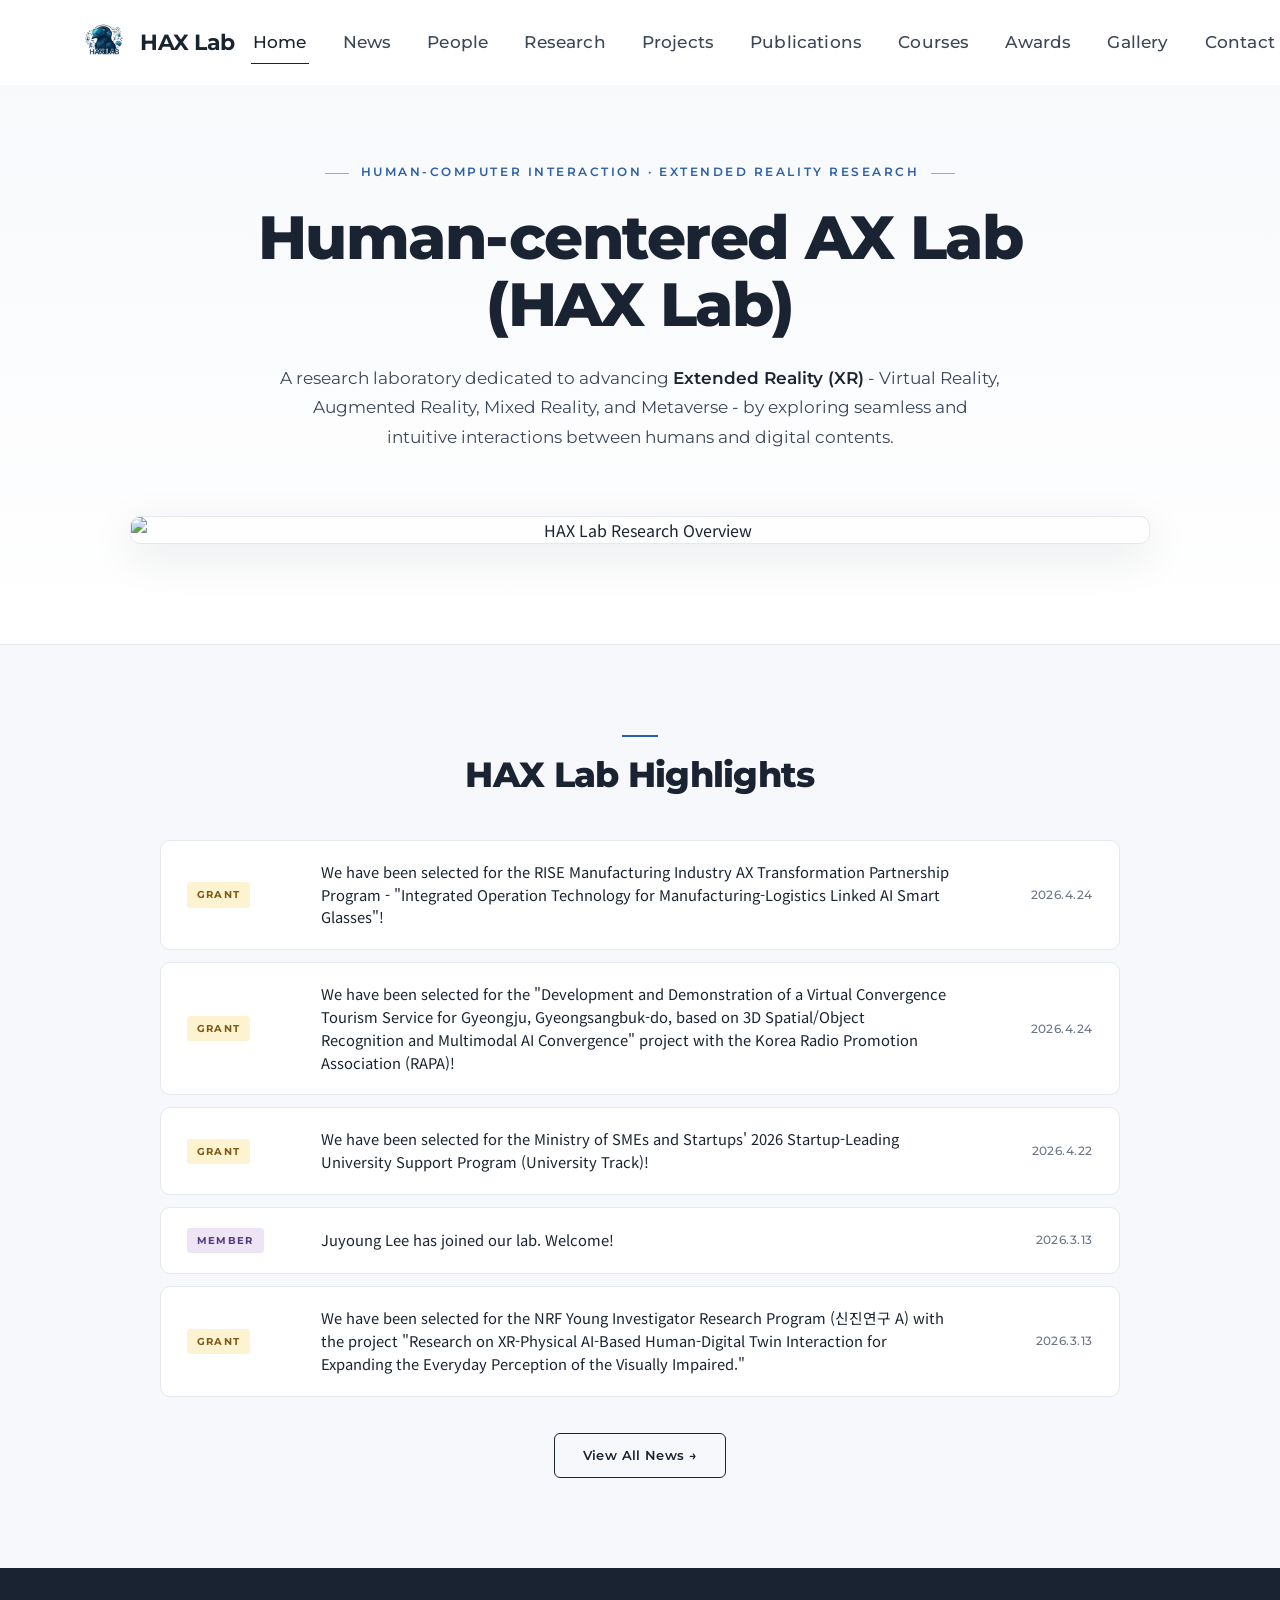
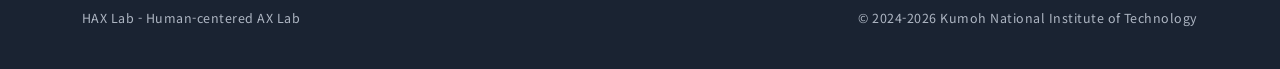
==== commit c67fdc53: "Update Juyoung Lee photo and reassign ESS project to Daejung ICT - Juyoung Lee photo: lee_juyoung.jp" ====
--- a/index.html
+++ b/index.html
@@ -466,7 +466,7 @@
             </p>
           </div>
           <div class="person-card clickable" data-person="lee_juyoung">
-            <img src="images/people/lee_juyoung.jpg" alt="Juyoung Lee" />
+            <img src="images/people/주영.jpg" alt="Juyoung Lee" />
             <h4>Juyoung Lee <span class="name-kr">이주영</span></h4>
             <p class="since">Since 2026-1</p>
             <p class="interest">VR, Games</p>
@@ -751,7 +751,7 @@
             </div>
           </div>
           <div class="project-card">
-            <div class="proj-logo"><img src="images/projects/rapa.jpg" alt="RAPA" /></div>
+            <div class="proj-logo"><img src="images/projects/rapa.png" alt="RAPA" /></div>
             <div class="proj-body">
               <span class="proj-badge ongoing">Ongoing</span>
               <h4>
@@ -843,7 +843,7 @@
           </div>
           <div class="project-card">
             <div class="proj-logo">
-              <img src="images/projects/keti.jpg" alt="KETI" />
+              <img src="images/projects/대정.png" alt="Daejung ICT" />
             </div>
             <div class="proj-body">
               <span class="proj-badge ongoing">Ongoing</span>
@@ -857,8 +857,7 @@
               </p>
               <div class="proj-meta">
                 <span
-                  ><i class="fas fa-landmark"></i> Korea Electronics Technology
-                  Institute (KETI)</span
+                  ><i class="fas fa-landmark"></i> Daejung ICT</span
                 ><span
                   ><i class="fas fa-calendar"></i> 2026.02 - 2026.11</span
                 >
--- a/style.css
+++ b/style.css
@@ -17,12 +17,12 @@
   --maxw:1180px;
 }
 
-html{scroll-behavior:smooth;-webkit-font-smoothing:antialiased}
-body{font-family:'Noto Sans KR','Montserrat',sans-serif;background:var(--paper);color:var(--ink);line-height:1.65;font-size:16px;font-weight:400}
+html{scroll-behavior:smooth;-webkit-font-smoothing:antialiased;overflow-x:hidden}
+body{font-family:'Noto Sans KR','Montserrat',sans-serif;background:var(--paper);color:var(--ink);line-height:1.65;font-size:16px;font-weight:400;overflow-x:hidden;width:100%}
 a{color:var(--ink);text-decoration:none;transition:color .2s,border-color .2s}
 a:hover{color:var(--accent)}
 img{max-width:100%;display:block}
-.container{max-width:var(--maxw);margin:0 auto;padding:0 32px}
+.container{max-width:var(--maxw);margin:0 auto;padding:0 32px;width:100%;box-sizing:border-box}
 ::selection{background:var(--ink);color:#fff}
 
 h1,h2,h3,h4{font-weight:600;letter-spacing:-0.01em;color:var(--ink)}
@@ -31,9 +31,9 @@
 .navbar{position:fixed;top:0;left:0;width:100%;z-index:1000;background:rgba(255,255,255,.92);backdrop-filter:blur(12px);-webkit-backdrop-filter:blur(12px);border-bottom:1px solid transparent;transition:border-color .3s,background .3s}
 .navbar.scrolled{border-bottom-color:var(--line);background:rgba(255,255,255,.98)}
 .nav-container{max-width:var(--maxw);margin:0 auto;padding:0 32px;display:flex;align-items:center;justify-content:space-between;height:var(--nav-h)}
-.nav-logo{display:flex;align-items:center;gap:14px;color:var(--ink);font-family:'Montserrat',sans-serif;font-weight:700;font-size:1.4rem;letter-spacing:-0.02em}
-.nav-logo img{height:44px;width:44px;border-radius:2px;object-fit:cover}
-.nav-logo span{position:relative}
+.nav-logo{display:flex;align-items:center;gap:14px;color:var(--ink);font-family:'Montserrat',sans-serif;font-weight:700;font-size:1.4rem;letter-spacing:-0.02em;white-space:nowrap;flex-shrink:0}
+.nav-logo img{height:44px;width:44px;border-radius:2px;object-fit:cover;flex-shrink:0}
+.nav-logo span{white-space:nowrap;position:relative}
 .nav-toggle{display:none;background:none;border:none;color:var(--ink);font-size:1.3rem;cursor:pointer}
 .nav-menu{display:flex;list-style:none;gap:0}
 .nav-link{display:block;color:var(--ink-soft);font-family:'Montserrat',sans-serif;font-weight:500;font-size:1.08rem;padding:12px 18px;letter-spacing:.01em;position:relative;transition:color .2s}
@@ -66,7 +66,8 @@
 .home-hero .main-figure figcaption{margin-top:20px;font-size:.88rem;color:var(--ink-mute);font-style:italic;line-height:1.6;max-width:800px;margin-left:auto;margin-right:auto;padding:0 20px}
 @media(max-width:768px){
   .home-hero{padding:calc(var(--nav-h) + 40px) 0 60px}
-  .home-title{font-size:2.4rem}
+  .home-title{font-size:clamp(1.6rem,8vw,2.4rem)}
+  .home-title .title-line{white-space:normal}
   .home-subtitle{font-size:.94rem}
   .home-hero .main-figure{margin-top:44px}
 }
@@ -82,14 +83,13 @@
 .highlight-card{background:#ffffff;border:1px solid var(--line);border-radius:10px;padding:20px 26px;transition:box-shadow .2s,border-color .2s;display:grid;grid-template-columns:110px 1fr 120px;gap:24px;align-items:center}
 .highlight-card:hover{box-shadow:0 4px 20px rgba(26,35,50,.06);border-color:var(--accent)}
 .highlight-card p{font-size:.92rem;color:var(--ink);margin:0;line-height:1.55;font-weight:400}
-.hl-tag{display:inline-block;width:fit-content;font-family:'Montserrat',sans-serif;font-size:.65rem;font-weight:700;text-transform:uppercase;letter-spacing:.12em;padding:4px 10px;border-radius:3px;background:var(--accent-soft);color:var(--ink)}
-.hl-tag{background:var(--accent-soft);color:var(--accent-dark)}
+.hl-tag{display:inline-block;width:fit-content;font-family:'Montserrat',sans-serif;font-size:.65rem;font-weight:700;text-transform:uppercase;letter-spacing:.12em;padding:4px 10px;border-radius:3px;background:var(--accent-soft);color:var(--accent-dark)}
 .hl-tag.grant{background:#fef3d1;color:#7d5a15}
 .hl-tag.conf{background:#d7e5f5;color:var(--accent-dark)}
 .hl-tag.paper{background:#d9ecd6;color:#2d5724}
 .hl-tag.member{background:#ede4f5;color:#533b7a}
 .hl-date{font-size:.78rem;color:var(--ink-mute);font-weight:500;letter-spacing:.04em;font-family:'Montserrat',sans-serif;text-align:right;white-space:nowrap}
-@media(max-width:640px){
+@media(max-width:768px){
   .highlight-card{grid-template-columns:1fr;gap:8px}
   .hl-date{text-align:left}
 }
@@ -130,9 +130,10 @@
 .director-card{display:grid;grid-template-columns:220px 1fr;gap:48px;align-items:start;padding:40px 0;margin-bottom:60px;border-top:1px solid var(--line);border-bottom:1px solid var(--line);transition:background .2s}
 .director-card.clickable{cursor:pointer}
 .director-card.clickable:hover{background:var(--paper-alt)}
-.director-photo img{width:220px;height:280px;object-fit:cover;border-radius:2px;filter:grayscale(20%)}
+.director-photo{width:220px;max-width:100%}
+.director-photo img{width:100%;height:auto;aspect-ratio:4/5;object-fit:cover;border-radius:6px;display:block}
 .director-info h3{font-family:'Montserrat',sans-serif;font-size:2.4rem;font-weight:400;margin-bottom:6px;letter-spacing:-0.02em;line-height:1.1}
-.director-info .name-kr{font-family:'Noto Sans KR',sans-serif;font-size:1rem;color:var(--ink-mute);font-weight:400;margin-left:8px;letter-spacing:0}
+.director-info .name-kr{font-family:'Noto Sans KR',sans-serif;font-size:1rem;color:var(--ink-mute);font-weight:400;margin-left:8px;letter-spacing:0;white-space:nowrap;display:inline-block}
 .director-info .role{color:var(--accent);font-family:'Montserrat',sans-serif;font-size:.78rem;font-weight:600;letter-spacing:.15em;text-transform:uppercase;margin:10px 0 14px}
 .director-info .dept,.director-info .affil{color:var(--ink-soft);font-size:.92rem;margin-bottom:4px}
 .director-info .email{color:var(--ink-soft);font-size:.9rem;margin-top:14px}
@@ -146,9 +147,8 @@
 .person-card{background:#ffffff;padding:14px;text-align:left;transition:box-shadow .2s,border-color .2s;border:1px solid var(--line);border-radius:10px;display:flex;flex-direction:column}
 .person-card:hover{box-shadow:0 4px 20px rgba(26,35,50,.05);border-color:var(--accent)}
 .person-card img{width:100%;height:auto;aspect-ratio:4/5;object-fit:cover;margin:0 0 14px;border-radius:6px}
-.person-card h4{font-family:'Montserrat',sans-serif;font-size:1.3rem;font-weight:400;letter-spacing:-0.01em;line-height:1.2;margin-bottom:4px}
-.person-card h4{white-space:nowrap;font-size:.82rem;overflow:hidden;text-overflow:ellipsis}
-.person-card h4 .name-kr{font-family:'Noto Sans KR',sans-serif;font-size:.72rem;color:var(--ink-mute);font-weight:400;margin-left:5px;white-space:nowrap}
+.person-card h4{font-family:'Montserrat',sans-serif;font-size:1rem;font-weight:500;letter-spacing:-0.01em;line-height:1.25;margin-bottom:4px;overflow-wrap:anywhere}
+.person-card h4 .name-kr{font-family:'Noto Sans KR',sans-serif;font-size:.8rem;color:var(--ink-mute);font-weight:400;margin-left:5px}
 .since{font-size:.72rem;color:var(--ink-mute);margin:4px 0;letter-spacing:.04em}
 .interest{font-size:.82rem;color:var(--ink-soft);margin-bottom:6px;line-height:1.5}
 .email{font-size:.78rem;color:var(--ink-mute);word-break:break-all}
@@ -210,8 +210,8 @@
 }
 
 /* ===== Publications ===== */
-.pub-tabs{display:flex;flex-wrap:wrap;gap:0;justify-content:flex-start;margin-bottom:40px;border-bottom:1px solid var(--line)}
-.pub-tab{background:none;border:none;color:var(--ink-mute);font-family:'Montserrat',sans-serif;font-size:.82rem;font-weight:500;padding:14px 0;margin-right:32px;cursor:pointer;transition:color .2s;position:relative;letter-spacing:.02em}
+.pub-tabs{display:flex;flex-wrap:wrap;gap:0 28px;justify-content:flex-start;margin-bottom:40px;border-bottom:1px solid var(--line)}
+.pub-tab{background:none;border:none;color:var(--ink-mute);font-family:'Montserrat',sans-serif;font-size:.82rem;font-weight:500;padding:14px 0;margin:0;cursor:pointer;transition:color .2s;position:relative;letter-spacing:.02em;flex-shrink:0}
 .pub-tab::after{content:'';position:absolute;left:0;right:0;bottom:-1px;height:2px;background:var(--ink);transform:scaleX(0);transform-origin:left;transition:transform .25s ease}
 .pub-tab:hover{color:var(--ink)}
 .pub-tab.active{color:var(--ink);font-weight:600}
@@ -291,7 +291,7 @@
 .pd-header{display:grid;grid-template-columns:240px 1fr;gap:48px;margin-bottom:60px;align-items:start;padding-bottom:40px;border-bottom:1px solid var(--line)}
 .pd-photo img{width:240px;height:300px;object-fit:cover;border-radius:2px;filter:grayscale(20%)}
 .pd-info h2{font-family:'Montserrat',sans-serif;font-size:2.8rem;font-weight:400;margin-bottom:4px;letter-spacing:-0.02em;line-height:1.05}
-.pd-info h2 .name-kr{font-family:'Noto Sans KR',sans-serif;font-size:1rem;color:var(--ink-mute);font-weight:400;margin-left:10px;letter-spacing:0}
+.pd-info h2 .name-kr{font-family:'Noto Sans KR',sans-serif;font-size:1rem;color:var(--ink-mute);font-weight:400;margin-left:10px;letter-spacing:0;white-space:nowrap;display:inline-block}
 .pd-info .pd-role{color:var(--accent);font-family:'Montserrat',sans-serif;font-weight:600;font-size:.76rem;letter-spacing:.18em;text-transform:uppercase;margin:14px 0}
 .pd-info .pd-affil{color:var(--ink-soft);font-size:.92rem;margin-bottom:3px}
 .pd-info .pd-email{font-size:.88rem;color:var(--ink-soft);margin-top:10px;line-height:1.65}
@@ -333,8 +333,11 @@
   .people-grid{grid-template-columns:repeat(3,1fr)}
   .courses-grid{grid-template-columns:repeat(3,1fr)}
   .gallery-grid{grid-template-columns:repeat(3,1fr)}
+  .contact-grid{grid-template-columns:repeat(2,1fr)}
+  .rp-grid{grid-template-columns:1fr}
+}
+@media(max-width:640px){
   .contact-grid{grid-template-columns:1fr}
-  .rp-grid{grid-template-columns:1fr}
 }
 @media(max-width:768px){
   .nav-toggle{display:block}
@@ -342,26 +345,37 @@
   .nav-menu.open{display:flex}
   .section{padding:70px 0}
   .section-title{font-size:2.2rem;margin-bottom:40px}
-  .hero-content{padding:24px 32px}
-  .hero-meta{flex-direction:column;gap:8px}
-  .about-stats{gap:32px;flex-wrap:wrap}
   .director-card{grid-template-columns:1fr;gap:24px}
-  .director-photo img{width:180px;height:220px}
+  .director-photo{width:calc(50% - 12px);max-width:none}
   .people-grid{grid-template-columns:repeat(2,1fr)}
-  .news-row{grid-template-columns:90px 70px 1fr;gap:12px;padding:16px 0}
-  .news-date,.news-tag{font-size:.68rem}
-  .news-row > span:last-child{font-size:.88rem}
+  .news-row{grid-template-columns:auto auto 1fr;grid-template-areas:"date tag tag" "content content content";column-gap:14px;row-gap:8px;padding:18px 0}
+  .news-row > .news-date{grid-area:date;font-size:.76rem}
+  .news-row > .news-tag{grid-area:tag;justify-self:start;font-size:.66rem}
+  .news-row > span:last-child:not(.news-date):not(.news-tag){grid-area:content;font-size:.9rem;grid-column:1 / -1}
+  .news-row > .news-content{grid-area:content;font-size:.9rem;grid-column:1 / -1}
   .courses-grid{grid-template-columns:repeat(2,1fr)}
   .gallery-grid{grid-template-columns:repeat(2,1fr)}
-  .pub-tab{font-size:.72rem;margin-right:20px;padding:10px 0}
+  .pub-tabs{gap:0;overflow-x:auto;flex-wrap:nowrap;-webkit-overflow-scrolling:touch;margin-bottom:30px}
+  .pub-tabs::-webkit-scrollbar{height:2px}
+  .pub-tab{font-size:.76rem;padding:12px 0;white-space:nowrap;margin-right:22px}
+  .pub-tab:last-child{margin-right:0}
   .pub-table td{padding:18px 0;font-size:.86rem}
   .pub-year{font-size:1rem;width:60px}
   .container{padding:0 20px}
   .nav-container{padding:0 20px}
 }
 @media(max-width:480px){
-  .people-grid{grid-template-columns:1fr}
+  .people-grid{grid-template-columns:repeat(2,1fr);gap:14px}
+  .director-photo{width:calc(50% - 7px)}
+  .person-card{padding:10px}
+  .person-card h4{font-size:.78rem}
   .courses-grid{grid-template-columns:1fr}
   .gallery-grid{grid-template-columns:1fr 1fr}
   .section-title{font-size:1.8rem}
 }
+@media(max-width:380px){
+  .people-grid{grid-template-columns:1fr;gap:16px;max-width:70%;margin-left:auto;margin-right:auto}
+  .director-photo{width:70%;margin-left:auto;margin-right:auto}
+  .pub-year{width:52px;font-size:.9rem}
+  .pub-table td:first-child{padding-right:16px}
+}
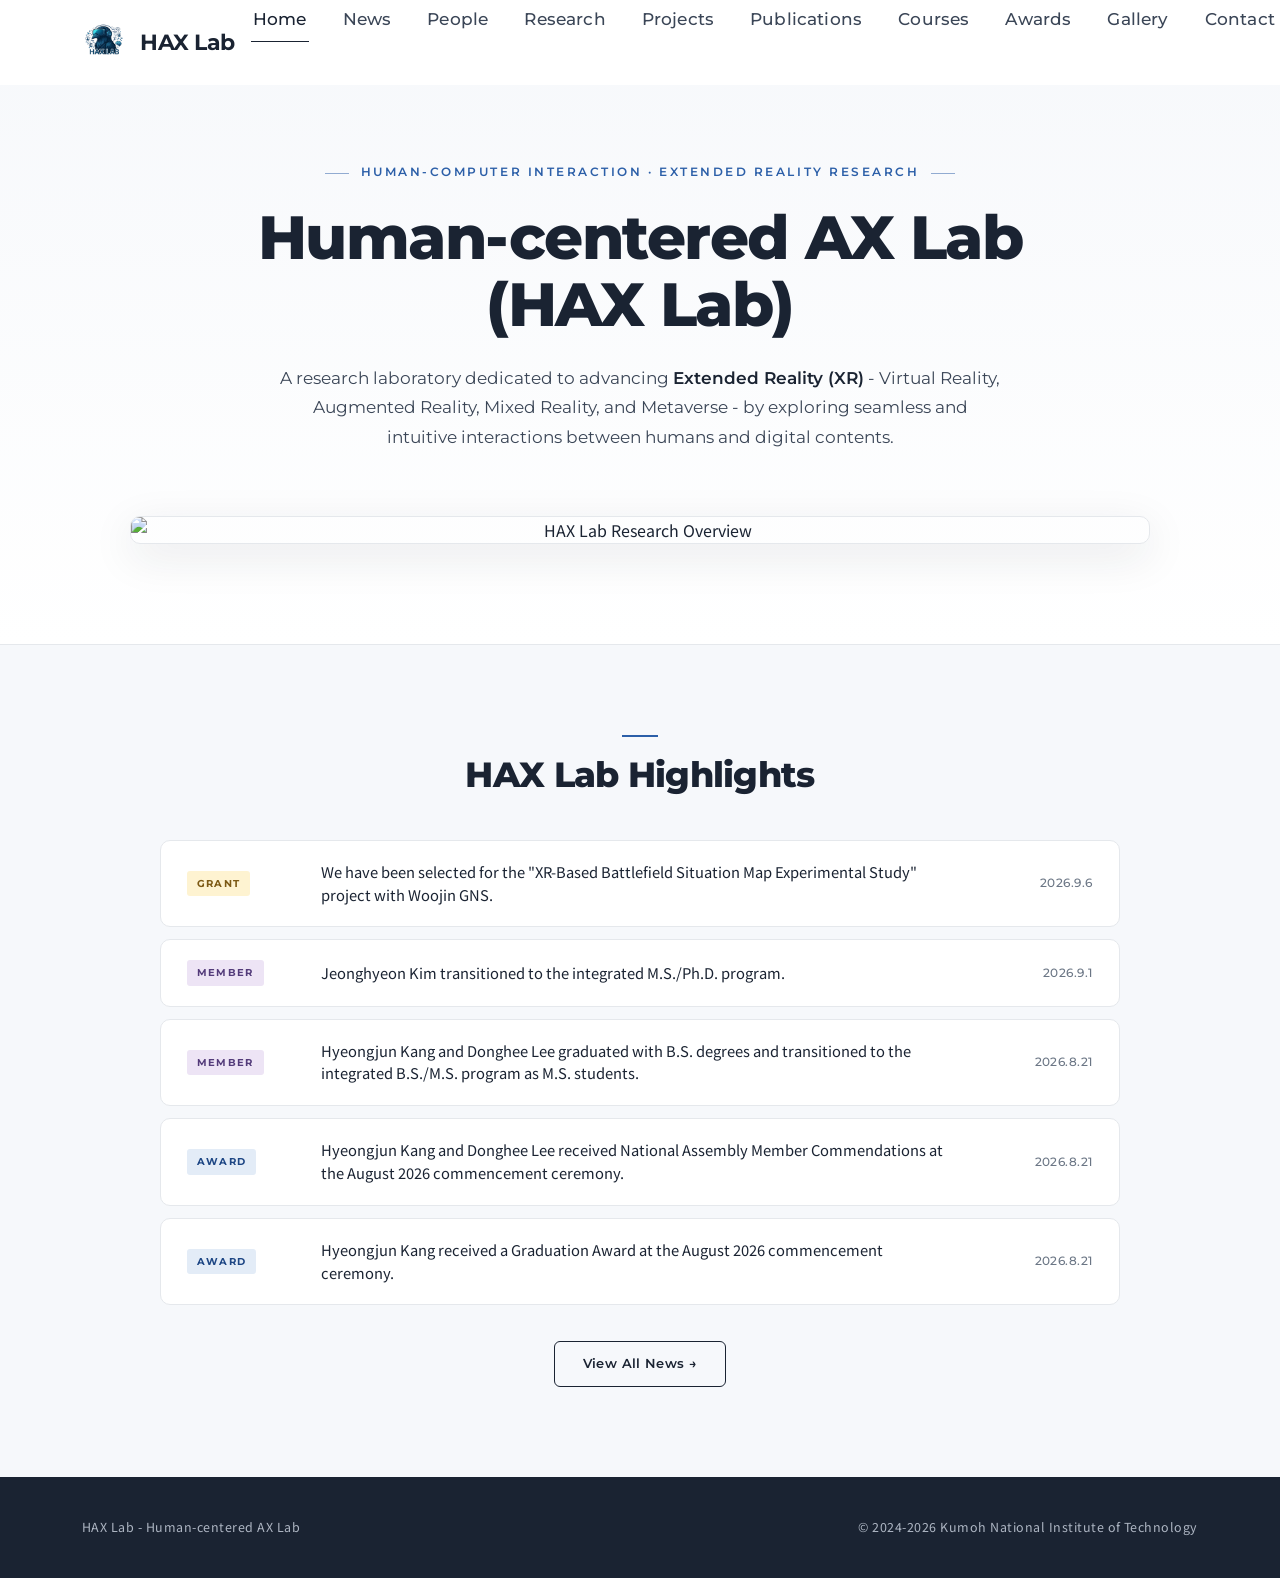
==== commit 24288362: "Add grant news and pending publications" ====
--- a/index.html
+++ b/index.html
@@ -1,9 +1,50 @@
 <!doctype html>
-<html lang="ko">
+<html lang="en">
   <head>
     <meta charset="UTF-8" />
     <meta name="viewport" content="width=device-width, initial-scale=1.0" />
     <title>HAX Lab - Human-centered AX Lab(HAX Lab)</title>
+
+    <!-- Open Graph / social link preview -->
+    <meta property="og:type" content="website" />
+    <meta property="og:url" content="https://haxlab-kit.github.io/" />
+    <meta property="og:title" content="HAX Lab - Human-centered AX Lab" />
+    <meta
+      property="og:description"
+      content="A research laboratory advancing Extended Reality (XR) - VR, AR, MR, and Metaverse - by exploring seamless interactions between humans and digital contents."
+    />
+    <meta
+      property="og:image"
+      content="https://haxlab-kit.github.io/images/home/logo.jpg?v=3"
+    />
+    <meta property="og:image:secure_url" content="https://haxlab-kit.github.io/images/home/logo.jpg?v=3" />
+    <meta property="og:image:type" content="image/jpeg" />
+    <meta property="og:image:width" content="500" />
+    <meta property="og:image:height" content="500" />
+    <meta property="og:image:alt" content="HAX Lab logo" />
+    <meta name="twitter:card" content="summary_large_image" />
+    <meta
+      name="twitter:image"
+      content="https://haxlab-kit.github.io/images/home/logo.jpg?v=3"
+    />
+    <link rel="image_src" href="https://haxlab-kit.github.io/images/home/logo.jpg?v=3" />
+    <link rel="icon" type="image/jpeg" href="images/home/logo.jpg?v=3" />
+    <link rel="shortcut icon" type="image/jpeg" href="images/home/logo.jpg?v=3" />
+    <link rel="apple-touch-icon" href="images/home/logo.jpg?v=3" />
+    <link rel="apple-touch-icon" sizes="180x180" href="images/home/logo.jpg?v=3" />
+    <meta name="thumbnail" content="https://haxlab-kit.github.io/images/home/logo.jpg?v=3" />
+    <meta name="theme-color" content="#1a2332" />
+    <script type="application/ld+json">
+      {
+        "@context": "https://schema.org",
+        "@type": "ResearchOrganization",
+        "name": "HAX Lab",
+        "alternateName": "Human-centered AX Lab",
+        "url": "https://haxlab-kit.github.io/",
+        "logo": "https://haxlab-kit.github.io/images/home/logo.jpg?v=3",
+        "image": "https://haxlab-kit.github.io/images/home/logo.jpg?v=3"
+      }
+    </script>
     <link rel="preconnect" href="https://fonts.googleapis.com" />
     <link
       href="https://fonts.googleapis.com/css2?family=Montserrat:wght@400;500;600;700;800&family=Noto+Sans+KR:wght@300;400;500;700&display=swap"
@@ -13,7 +54,7 @@
       rel="stylesheet"
       href="https://cdnjs.cloudflare.com/ajax/libs/font-awesome/6.5.1/css/all.min.css"
     />
-    <link rel="stylesheet" href="style.css" />
+    <link rel="stylesheet" href="style.css?v=13" />
   </head>
   <body>
     <!-- Navigation -->
@@ -71,6 +112,36 @@
               >Contact</a
             >
           </li>
+          <li class="nav-item-haxis">
+            <a href="#haxis" class="nav-link nav-link-featured" data-section="haxis">HAXIS</a>
+          </li>
+          <li class="nav-lang" aria-label="Language selector">
+            <i class="fas fa-globe" aria-hidden="true"></i>
+            <div class="lang-switch" role="group" aria-label="Language selector">
+              <button
+                type="button"
+                class="lang-btn active"
+                data-lang="en"
+                aria-label="Switch to English"
+              >
+                <span class="lang-code">EN</span>
+                <span class="lang-check" aria-hidden="true"
+                  ><i class="fas fa-check"></i
+                ></span>
+              </button>
+              <button
+                type="button"
+                class="lang-btn"
+                data-lang="ko"
+                aria-label="Switch to Korean"
+              >
+                <span class="lang-code">KO</span>
+                <span class="lang-check" aria-hidden="true"
+                  ><i class="fas fa-check"></i
+                ></span>
+              </button>
+            </div>
+          </li>
         </ul>
       </div>
     </nav>
@@ -117,6 +188,146 @@
         <h2 class="section-title">News</h2>
         <div class="news-list">
           <div class="news-row">
+            <span class="news-date">2026.9.6</span
+            ><span class="news-tag grant">Grant</span
+            ><span
+              >We have been selected for the "XR-Based Battlefield Situation
+              Map Experimental Study" project with Woojin GNS.</span
+            >
+          </div>
+          <div class="news-row" data-highlight="true">
+            <span class="news-date">2026.9.1</span
+            ><span class="news-tag member">Member</span
+            ><span
+              >Jeonghyeon Kim transitioned to the integrated M.S./Ph.D. program.</span
+            >
+          </div>
+          <div class="news-row" data-highlight="true">
+            <span class="news-date">2026.8.21</span
+            ><span class="news-tag member">Member</span
+            ><span
+              >Hyeongjun Kang and Donghee Lee graduated with B.S. degrees and
+              transitioned to the integrated B.S./M.S. program as M.S.
+              students.</span
+            >
+          </div>
+          <div class="news-row" data-highlight="true">
+            <span class="news-date">2026.8.21</span
+            ><span class="news-tag award">Award</span
+            ><span
+              >Hyeongjun Kang and Donghee Lee received National Assembly Member
+              Commendations at the August 2026 commencement ceremony.</span
+            >
+          </div>
+          <div class="news-row" data-highlight="true">
+            <span class="news-date">2026.8.21</span
+            ><span class="news-tag award">Award</span
+            ><span
+              >Hyeongjun Kang received a Graduation Award at the August 2026
+              commencement ceremony.</span
+            >
+          </div>
+          <div class="news-row" data-highlight="true">
+            <span class="news-date">2026.7.12</span
+            ><span class="news-tag award">Award</span
+            ><span
+              >Jeonghyeon Kim has been selected for the Presidential Science
+              Scholarship for Graduate Students.</span
+            >
+          </div>
+          <div class="news-row" data-highlight="true">
+            <span class="news-date">2026.7.12</span
+            ><span class="news-tag grant">Grant</span
+            ><span
+              >We have been selected for the ETRI project "Development of a
+              Multi-Device Operation and Field Management System for XR-Based
+              Egocentric Multimodal Emotion and Affect Data Collection."</span
+            >
+          </div>
+           <div class="news-row">
+            <span class="news-date">2026.7.3</span
+            ><span class="news-tag conf">Conf</span
+            ><span
+              >Gave a presentation at 2026 Korea Society of Digital Content Summer Conference and Undergraduate Paper Competition presenting our paper,
+              "LiDAR-GS: An iPhone LiDAR depth-based, COLMAP-free 3D Gaussian Splatting pipeline" by Hyeongjun Kang.</span
+            >
+          </div>
+          <div class="news-row">
+            <span class="news-date">2026.7.3</span
+            ><span class="news-tag conf">Conf</span
+            ><span
+              >Gave a presentation at 2026 Korea Society of Digital Content Summer Conference and Undergraduate Paper Competition presenting our paper,
+              "Design of a PC-XR Interlinked Spatial Pointing and Device Management System for XR Collaborative Environments" by Donghee Lee.</span
+            >
+          </div>
+          <div class="news-row">
+            <span class="news-date">2026.7.3</span
+            ><span class="news-tag conf">Conf</span
+            ><span
+              >Gave a presentation at 2026 Korea Society of Digital Content Summer Conference and Undergraduate Paper Competition presenting our paper,
+              "Proposal for an Integrated VR Driving Simulator Architecture Combining RFR, Haptic Feedback, and User Behavior Analysis" by Juyoung Lee.</span
+            >
+          </div>
+          <div class="news-row">
+            <span class="news-date">2026.6.30</span
+            ><span class="news-tag paper">Paper</span
+            ><span
+              >We have been published in the Journal of the Digital Content with our paper,
+              "Model Refinement Pipeline via Re-observation of 3D Gaussian Splatting-based Digital Twins Using XR Smart Glasses" by Jeonghyeon Kim.</span
+            >
+          </div>
+          <div class="news-row">
+            <span class="news-date">2026.6.30</span
+            ><span class="news-tag paper">Paper</span
+            ><span
+              >We have been accepted to present our paper, "Phonaze: Gaze-Hover
+              with Torso-Supported Phone Confirmation for Ergonomic Interaction in Supine Mixed Reality" 
+              (Hyeongjun Kang, Jeonghyeon Kim, Donghee Lee, Jemin Lee, Seungwoo Woo,
+              Byungwoo Cho, Jungsik Koo, Sunyoung Son, Jung-Hoon Ahn, Giwon Ku,
+                and Youngwon Kim), at a top-tier BK21 conference in Computer
+                Science, IEEE ISMAR 2026 (Acceptance Rate: 26.5%).</span
+            >
+          </div>
+          <div class="news-row">
+            <span class="news-date">2026.6.25</span
+            ><span class="news-tag paper">Paper</span
+            ><span
+              >Our paper has been conditionally accepted to IEEE ISMAR 2026 (CS 우수
+              국제학술대회)!</span
+            >
+          </div>
+          <div class="news-row">
+            <span class="news-date">2026.6.25</span
+            ><span class="news-tag grant">Grant</span
+            ><span
+              >We have been selected for the NRF Basic Research Laboratory
+              Support Program with the project "Securing Highly Precise
+              Digital-Twin Technology to Pave the Way for Dexterous
+              Manipulation of Multi-Agents in Manufacturing Environments"
+              (2026.6 - 2029.6).</span
+            >
+          </div>
+          <div class="news-row">
+            <span class="news-date">2026.5.29</span
+            ><span class="news-tag award">Award</span
+            ><span
+              >Yoongi Nam (Team: DaSo) has been selected for the Challenger
+              Division of
+              <a href="https://www.indiecraft.or.kr/" target="_blank" rel="noopener"
+                >2026 INDIECRAFT</a
+              >.</span
+            >
+          </div>
+          <div class="news-row">
+            <span class="news-date">2026.5.12</span
+            ><span class="news-tag grant">Grant</span
+            ><span
+              >We have been selected for the "Gyeongbuk AI·Metaverse Academy
+              for Employment-Linked Talent Development" project with
+              Gyeongsangbuk-do.</span
+            >
+          </div>
+          <div class="news-row">
             <span class="news-date">2026.4.24</span
             ><span class="news-tag grant">Grant</span
             ><span
@@ -135,6 +346,24 @@
               Gyeongsangbuk-do, based on 3D Spatial/Object Recognition and
               Multimodal AI Convergence" project with the Korea Radio Promotion
               Association (RAPA)!</span
+            >
+          </div>
+          <div class="news-row">
+            <span class="news-date">2026.4.24</span
+            ><span class="news-tag grant">Grant</span
+            ><span
+              >We have been selected for the "Development of a Monitoring Data
+              Visualization Interface" project with the Korea Electronics
+              Technology Institute (KETI).</span
+            >
+          </div>
+          <div class="news-row">
+            <span class="news-date">2026.4.24</span
+            ><span class="news-tag grant">Grant</span
+            ><span
+              >We have been selected for the "ESS Real-time Monitoring and
+              Management Communication Security System Development /
+              Construction / Installation" project with Daejung ICT.</span
             >
           </div>
           <div class="news-row">
@@ -334,7 +563,7 @@
             ><span
               >We have been published in the Journal of the Digital Content with
               our paper, "In-XR Spread Interaction-Based Magnifying Display for
-              Users with Reduced Vision."</span
+              Users with Reduced Vision" by Kikong Lee.</span
             >
           </div>
           <div class="news-row">
@@ -344,7 +573,7 @@
               >We have been published in the Journal of the Digital Content with
               our paper, "User's Controller and Elbow-Based Calibration
               Technique for Realistic Avatar Creation in an Extended Reality
-              Environment."</span
+              Environment" by Jemin Lee.</span
             >
           </div>
           <div class="news-row">
@@ -357,6 +586,15 @@
             >
           </div>
           <div class="news-row">
+            <span class="news-date">2024.7.22</span
+            ><span class="news-tag grant">Grant</span
+            ><span
+              >We have been selected for the "Large-Scale AI-based
+              Industry-Academia-Research Cooperation Ecosystem" project with
+              the Ministry of Science and ICT and NIA.</span
+            >
+          </div>
+          <div class="news-row">
             <span class="news-date">2024.7.8</span
             ><span class="news-tag member">Member</span
             ><span
@@ -399,7 +637,12 @@
     </section>
 
     <!-- ============ PEOPLE ============ -->
-    <section id="people" class="section page-section" style="display: none">
+    <section
+      id="people"
+      class="section page-section"
+      style="display: none"
+      data-no-i18n
+    >
       <div class="container">
         <h2 class="section-title">People</h2>
 
@@ -423,34 +666,35 @@
           </div>
         </div>
 
-        <h3 class="group-title">M.S. Students</h3>
+        <h3 class="group-title">Graduate Students</h3>
+        <h4 class="student-track-title">Integrated M.S./Ph.D. Students</h4>
+        <div class="people-grid">
+          <div class="person-card clickable" data-person="kim_jeonghyeon">
+            <img src="images/people/kim_jeonghyeon.jpg" alt="Jeonghyeon Kim" />
+            <h4>Jeonghyeon Kim <span class="name-kr">김정현</span></h4>
+            <p class="since">Integrated M.S./Ph.D. · Since 2026.9</p>
+            <p class="interest">Collaboration, Multimodal Interaction</p>
+            <p class="email">
+              <i class="fas fa-envelope"></i> dnrgusrla1@kumoh.ac.kr
+            </p>
+          </div>
+        </div>
+
+        <h4 class="student-track-title">Integrated B.S./M.S. Students</h4>
         <div class="people-grid">
           <div class="person-card clickable" data-person="lee_jemin">
             <img src="images/people/lee_jemin.jpg" alt="Jemin Lee" />
             <h4>Jemin Lee <span class="name-kr">이제민</span></h4>
-            <p class="since">Since 2025-2</p>
+            <p class="since">Integrated B.S./M.S. · Since 2025-2</p>
             <p class="interest">VR, Games, Convergence Contents</p>
             <p class="email">
               <i class="fas fa-envelope"></i> char3941@kumoh.ac.kr
             </p>
           </div>
-          <div class="person-card clickable" data-person="kim_jeonghyeon">
-            <img src="images/people/kim_jeonghyeon.jpg" alt="Jeonghyeon Kim" />
-            <h4>Jeonghyeon Kim <span class="name-kr">김정현</span></h4>
-            <p class="since">Since 2025-2</p>
-            <p class="interest">Collaboration, Multimodal Interaction</p>
-            <p class="email">
-              <i class="fas fa-envelope"></i> dnrgusrla1@kumoh.ac.kr
-            </p>
-          </div>
-        </div>
-
-        <h3 class="group-title">Undergraduate Students</h3>
-        <div class="people-grid">
           <div class="person-card clickable" data-person="kang_hyeongjun">
             <img src="images/people/kang_hyeongjun.jpg" alt="Hyeongjun Kang" />
             <h4>Hyeongjun Kang <span class="name-kr">강형준</span></h4>
-            <p class="since">Since 2024-2</p>
+            <p class="since">Integrated B.S./M.S. · Since 2026-2</p>
             <p class="interest">Immersive Technologies, XR Contents</p>
             <p class="email">
               <i class="fas fa-envelope"></i> joh0816@gmail.com
@@ -459,12 +703,16 @@
           <div class="person-card clickable" data-person="lee_donghee">
             <img src="images/people/lee_donghee.jpg" alt="Donghee Lee" />
             <h4>Donghee Lee <span class="name-kr">이동희</span></h4>
-            <p class="since">Since 2026-1</p>
+            <p class="since">Integrated B.S./M.S. · Since 2026-2</p>
             <p class="interest">VR, HCI, Games</p>
             <p class="email">
               <i class="fas fa-envelope"></i> furyburst@naver.com
             </p>
           </div>
+        </div>
+
+        <h3 class="group-title">Undergraduate Students</h3>
+        <div class="people-grid">
           <div class="person-card clickable" data-person="lee_juyoung">
             <img src="images/people/주영.jpg" alt="Juyoung Lee" />
             <h4>Juyoung Lee <span class="name-kr">이주영</span></h4>
@@ -498,6 +746,24 @@
         <h3 class="group-title">Alumni</h3>
         <div class="people-grid">
           <div class="person-card">
+            <img src="images/people/kang_hyeongjun.jpg" alt="Hyeongjun Kang" />
+            <h4>Hyeongjun Kang <span class="name-kr">강형준</span></h4>
+            <p class="since">2024-2 ~ 2026-1 · B.S. 2026.08</p>
+            <p class="interest">Now M.S. student at KIT</p>
+            <p class="email">
+              <i class="fas fa-envelope"></i> joh0816@gmail.com
+            </p>
+          </div>
+          <div class="person-card">
+            <img src="images/people/lee_donghee.jpg" alt="Donghee Lee" />
+            <h4>Donghee Lee <span class="name-kr">이동희</span></h4>
+            <p class="since">2025-2 ~ 2026-1 · B.S. 2026.08</p>
+            <p class="interest">Now M.S. student at KIT</p>
+            <p class="email">
+              <i class="fas fa-envelope"></i> furyburst@naver.com
+            </p>
+          </div>
+          <div class="person-card">
             <img src="images/people/김태완.png" alt="Taewan Kim" />
             <h4>Taewan Kim <span class="name-kr">김태완</span></h4>
             <p class="since">2025-1 ~ 2026-1 · B.S. 2026.02</p>
@@ -508,22 +774,19 @@
               <i class="fas fa-envelope"></i> kimtaeyan21@naver.com
             </p>
           </div>
-          <div class="person-card">
-            <img src="images/people/임준석.png" alt="Junseok Im" />
-            <h4>Junseok Im <span class="name-kr">임준석</span></h4>
-            <p class="since">2024-2 ~ 2026-1 · B.S. 2026.02</p>
-            <p class="email">
-              <i class="fas fa-envelope"></i> ij8337@naver.com
-            </p>
-          </div>
-          <div class="person-card">
+                    <div class="person-card">
             <img src="images/people/김구.png" alt="Gu Kim" />
             <h4>Gu Kim <span class="name-kr">김구</span></h4>
             <p class="since">2024-2 ~ 2026-1 · B.S. 2026.02</p>
+              <p class="interest">
+              Now at REMOSHOT
+            </p>
             <p class="email">
               <i class="fas fa-envelope"></i> hadove02@naver.com
             </p>
           </div>
+        
+
           <div class="person-card">
             <img src="images/people/lee_jemin.jpg" alt="Jemin Lee" />
             <h4>Jemin Lee <span class="name-kr">이제민</span></h4>
@@ -537,7 +800,7 @@
             <img src="images/people/kim_jeonghyeon.jpg" alt="Jeonghyeon Kim" />
             <h4>Jeonghyeon Kim <span class="name-kr">김정현</span></h4>
             <p class="since">2024-2 ~ 2025-1 · B.S. 2025.08</p>
-            <p class="interest">Now M.S. student at KIT</p>
+            <p class="interest">Now integrated M.S./Ph.D. student at KIT</p>
             <p class="email">
               <i class="fas fa-envelope"></i> dnrgusrla1@kumoh.ac.kr
             </p>
@@ -551,6 +814,14 @@
               <i class="fas fa-envelope"></i> nyk510@kumoh.ac.kr
             </p>
           </div>
+            <div class="person-card">
+            <img src="images/people/임준석.png" alt="Junseok Im" />
+            <h4>Junseok Im <span class="name-kr">임준석</span></h4>
+            <p class="since">2024-2 ~ 2026-1 · B.S. 2026.02</p>
+            <p class="email">
+              <i class="fas fa-envelope"></i> ij8337@naver.com
+            </p>
+          </div>
         </div>
       </div>
     </section>
@@ -560,6 +831,7 @@
       id="person-detail"
       class="section page-section"
       style="display: none"
+      data-no-i18n
     >
       <div class="container">
         <button class="back-btn" id="backToPeople">
@@ -574,124 +846,301 @@
       <div class="container">
         <h2 class="section-title">Research</h2>
 
-        <div class="research-block">
-          <div class="ra-text">
-            <h3 class="ra-title">
-              <i class="fas fa-hand-pointer"></i> Multimodal Interaction
-            </h3>
-            <p class="ra-lead">
-              We explore multimodal interaction techniques for collaborative
-              environments, combining modalities such as gaze, speech, and
-              touch.
-            </p>
-            <ul>
-              <li>
-                Real-time multi-user collaboration in simulated manufacturing
-                environments
-              </li>
-              <li>
-                Tabletop touchpad technique enabling finger-based interaction
-                combined with gaze input
-              </li>
-              <li>Overcoming conventional pinch gesture limitations</li>
-            </ul>
-          </div>
-          <div class="ra-gallery g-2">
-            <img
-              src="images/research/multimodal1.jpg"
-              alt="Multimodal Interaction"
-            />
-            <img
-              src="images/research/multimodal2.jpg"
-              alt="Multimodal Interaction"
-            />
-          </div>
-        </div>
-
-        <div class="research-block reverse">
-          <div class="ra-text">
-            <h3 class="ra-title">
-              <i class="fas fa-vr-cardboard"></i> Immersive Interaction
-            </h3>
-            <p class="ra-lead">
-              We investigate immersive VR experiences and accessible interaction
-              for diverse users.
-            </p>
-            <ul>
-              <li>
-                2D image processing into cubemap format for fully immersive 3D
-                road view VR
-              </li>
-              <li>Gesture-based controls for digitally marginalized users</li>
-              <li>
-                Investigation of virtual grasping methods across diverse object
-                shapes
-              </li>
-              <li>Analysis of objective and subjective measures</li>
-            </ul>
-          </div>
-          <div class="ra-gallery g-3">
-            <img
-              src="images/research/immersive1.jpg"
-              alt="Immersive Interaction"
-            />
-            <img
-              src="images/research/immersive2.jpg"
-              alt="Immersive Interaction"
-            />
-            <img
-              src="images/research/immersive3.jpg"
-              alt="Immersive Interaction"
-            />
-          </div>
-        </div>
-
-        <div class="research-block">
-          <div class="ra-text">
-            <h3 class="ra-title">
-              <i class="fas fa-users"></i> Collaborative Interaction
-            </h3>
-            <p class="ra-lead">
-              We develop interaction techniques that enable users to collaborate
-              easily and intuitively in real-time multi-user virtual
-              environments for assembly simulations.
-            </p>
-            <ul>
-              <li>Combining gesture, gaze, and speech modalities</li>
-              <li>Shared virtual space design for multi-user assembly</li>
-            </ul>
-          </div>
-          <div class="ra-gallery g-1">
-            <img
-              src="images/research/collab1.jpg"
-              alt="Collaborative Interaction"
-            />
-          </div>
-        </div>
-
-        <div class="research-block reverse">
-          <div class="ra-text">
-            <h3 class="ra-title">
-              <i class="fas fa-person-walking"></i> Embodied XR Interaction
-            </h3>
-            <p class="ra-lead">
-              We estimate full-body motion in VR using only head movement data,
-              eliminating the need for external sensors.
-            </p>
-            <ul>
-              <li>
-                Upper and lower body motion estimation using only head movement
-                data
-              </li>
-              <li>Hardware-free approach eliminating external sensors</li>
-              <li>Real-time avatar interaction for multi-user VR</li>
-            </ul>
-          </div>
-          <div class="ra-gallery g-2">
-            <img src="images/research/embodied.png" alt="Embodied XR" />
-            <img src="images/research/embodied2.png" alt="Embodied XR" />
-          </div>
-        </div>
+        <details class="research-toggle">
+          <summary class="rt-summary">
+            <span class="rt-chev"><i class="fas fa-chevron-right"></i></span>
+            <span class="rt-title">3DGS-based Digital Twin</span>
+          </summary>
+          <div class="rt-body">
+            <article class="research-feature">
+              <div class="rf-banner">3DGS-based Digital Twin</div>
+
+              <div class="rf-row rf-row-2">
+                <figure class="rf-cell">
+                  <img src="research/3dgs/그림7.gif" alt="실제 랩 환경" />
+                </figure>
+                <figure class="rf-cell rf-cell-wide">
+                  <video
+                    src="research/3dgs/미디어1.mp4"
+                    autoplay
+                    loop
+                    muted
+                    playsinline
+                  ></video>
+                </figure>
+              </div>
+
+              <div class="rf-row rf-row-3">
+                <figure class="rf-cell">
+                  <img src="research/3dgs/그림8.gif" alt="실제 실내 환경" />
+                </figure>
+                <figure class="rf-cell">
+                  <img src="research/3dgs/그림3.png" alt="3DGS 로비 뷰" />
+                </figure>
+                <figure class="rf-cell">
+                  <img src="research/3dgs/그림4.png" alt="3DGS 포인트 시각화" />
+                </figure>
+              </div>
+
+              <p class="rf-caption">
+                A <strong>3DGS-based digital twin</strong> enabling physical
+                interaction reconstructed purely from video capture
+              </p>
+            </article>
+          </div>
+        </details>
+
+        <details class="research-toggle">
+          <summary class="rt-summary">
+            <span class="rt-chev"><i class="fas fa-chevron-right"></i></span>
+            <span class="rt-title">Web-based Digital Twin</span>
+          </summary>
+          <div class="rt-body">
+            <article class="research-feature">
+              <div class="rf-banner">Web-based Digital Twin</div>
+              <div class="rf-confidential">
+                <i class="fas fa-lock"></i>
+                <p class="rf-confidential-title">Confidential</p>
+                <p class="rf-confidential-sub">
+                  Details of this research are currently confidential.
+                </p>
+              </div>
+            </article>
+          </div>
+        </details>
+
+        <details class="research-toggle">
+          <summary class="rt-summary">
+            <span class="rt-chev"><i class="fas fa-chevron-right"></i></span>
+            <span class="rt-title">XR-based Pose IK System and Path Solver</span>
+          </summary>
+          <div class="rt-body">
+            <article class="research-feature">
+              <div class="rf-banner">XR-based Pose IK System and Path Solver</div>
+
+              <div class="rf-row rf-row-bigleft">
+                <figure class="rf-cell">
+                  <video
+                    src="research/ikSYstem/미디어5.mp4"
+                    autoplay
+                    loop
+                    muted
+                    playsinline
+                  ></video>
+                </figure>
+                <div class="rf-stack">
+                  <figure class="rf-cell">
+                    <img
+                      src="research/ikSYstem/그림30.gif"
+                      alt="Pose IK motion demo"
+                    />
+                  </figure>
+                  <figure class="rf-cell">
+                    <img
+                      src="research/ikSYstem/그림32.gif"
+                      alt="Pose IK avatar interaction"
+                    />
+                  </figure>
+                </div>
+              </div>
+
+              <div class="rf-row rf-row-3">
+                <figure class="rf-cell">
+                  <img
+                    src="research/ikSYstem/그림31.jpg"
+                    alt="Multi-user XR space reference"
+                  />
+                </figure>
+                <figure class="rf-cell">
+                  <img
+                    src="research/ikSYstem/그림33.png"
+                    alt="Path optimization analysis"
+                  />
+                </figure>
+                <figure class="rf-cell">
+                  <img
+                    src="research/ikSYstem/그림34.png"
+                    alt="Solver result visualization"
+                  />
+                </figure>
+              </div>
+
+              <p class="rf-caption">
+                A <strong>Pose IK-based XR interaction</strong> system combined
+                with a <strong>spatial path-optimization Solver</strong> for
+                multi-user, multi-object routing in shared XR environments
+              </p>
+            </article>
+          </div>
+        </details>
+
+        <details class="research-toggle">
+          <summary class="rt-summary">
+            <span class="rt-chev"><i class="fas fa-chevron-right"></i></span>
+            <span class="rt-title">XR-based MRO</span>
+          </summary>
+          <div class="rt-body">
+            <article class="research-feature">
+              <div class="rf-banner">XR-based MRO</div>
+
+              <div class="rf-row rf-row-bigleft">
+                <figure class="rf-cell">
+                  <video
+                    src="research/mro/미디어4.mp4"
+                    autoplay
+                    loop
+                    muted
+                    playsinline
+                  ></video>
+                </figure>
+                <div class="rf-stack">
+                  <figure class="rf-cell">
+                    <img
+                      src="research/mro/그림25.gif"
+                      alt="Voice and gesture interaction"
+                    />
+                  </figure>
+                  <figure class="rf-cell">
+                    <img
+                      src="research/mro/그림26.gif"
+                      alt="Gaze-directed object manipulation"
+                    />
+                  </figure>
+                </div>
+              </div>
+
+              <div class="rf-row rf-row-2">
+                <figure class="rf-cell">
+                  <img
+                    src="research/mro/그림24.png"
+                    alt="MRO scene reference"
+                  />
+                </figure>
+                <figure class="rf-cell">
+                  <img
+                    src="research/mro/그림27.gif"
+                    alt="Multimodal XR MRO demo"
+                  />
+                </figure>
+              </div>
+
+              <div class="rf-row rf-row-1">
+                <figure class="rf-cell">
+                  <img
+                    src="research/mro/그림29.gif"
+                    alt="Full XR MRO workflow"
+                  />
+                </figure>
+              </div>
+
+              <p class="rf-caption">
+                An <strong>intuitive multimodal interaction</strong> framework
+                combining voice, gaze, and gesture for XR-based maintenance,
+                repair, and operations (MRO)
+              </p>
+            </article>
+          </div>
+        </details>
+
+        <details class="research-toggle">
+          <summary class="rt-summary">
+            <span class="rt-chev"><i class="fas fa-chevron-right"></i></span>
+            <span class="rt-title">XR-based Spatial Digital Twin</span>
+          </summary>
+          <div class="rt-body">
+            <article class="research-feature">
+              <div class="rf-banner">XR-based Spatial Digital Twin</div>
+              <div class="rf-confidential">
+                <i class="fas fa-lock"></i>
+                <p class="rf-confidential-title">Confidential</p>
+                <p class="rf-confidential-sub">
+                  Details of this research are currently confidential.
+                </p>
+              </div>
+            </article>
+          </div>
+        </details>
+
+        <details class="research-toggle">
+          <summary class="rt-summary">
+            <span class="rt-chev"><i class="fas fa-chevron-right"></i></span>
+            <span class="rt-title">Vision-based Ego-Speed Estimation</span>
+          </summary>
+          <div class="rt-body">
+            <article class="research-feature">
+              <div class="rf-banner">Vision-based Ego-Speed Estimation</div>
+
+              <div class="rf-row rf-row-yt">
+                <figure class="rf-cell rf-cell-yt">
+                  <iframe
+                    src="https://www.youtube.com/embed/fL_qQgPzuD0?rel=0"
+                    title="Vision-based Ego-Speed Estimation Demo 1"
+                    frameborder="0"
+                    allow="accelerometer; autoplay; clipboard-write; encrypted-media; gyroscope; picture-in-picture"
+                    allowfullscreen
+                  ></iframe>
+                </figure>
+                <figure class="rf-cell rf-cell-yt">
+                  <iframe
+                    src="https://www.youtube.com/embed/76JtPlswFJg?rel=0"
+                    title="Vision-based Ego-Speed Estimation Demo 2"
+                    frameborder="0"
+                    allow="accelerometer; autoplay; clipboard-write; encrypted-media; gyroscope; picture-in-picture"
+                    allowfullscreen
+                  ></iframe>
+                </figure>
+              </div>
+
+              <div class="rf-row rf-row-natural">
+                <figure class="rf-cell rf-cell-natural">
+                  <img
+                    src="research/vision_ego/그림14.gif"
+                    alt="Dashcam-based ego-speed estimation"
+                  />
+                </figure>
+                <figure class="rf-cell rf-cell-natural rf-cell-stretch">
+                  <img
+                    src="research/vision_ego/그림15.gif"
+                    alt="Optical flow and depth output"
+                  />
+                </figure>
+              </div>
+
+              <div class="rf-row rf-row-natural">
+                <figure class="rf-cell rf-cell-natural">
+                  <img
+                    src="research/vision_ego/1.gif"
+                    alt="Speed estimation pipeline"
+                  />
+                </figure>
+                <figure class="rf-cell rf-cell-yt">
+                  <iframe
+                    src="https://www.youtube.com/embed/Lx5RJXVkEEU?rel=0"
+                    title="Vision-based Ego-Speed Estimation Demo 3"
+                    frameborder="0"
+                    allow="accelerometer; autoplay; clipboard-write; encrypted-media; gyroscope; picture-in-picture"
+                    allowfullscreen
+                  ></iframe>
+                </figure>
+              </div>
+
+              <p class="rf-caption">
+                Robust <strong>ego-vehicle speed estimation</strong> from
+                monocular dashcam video using optical flow, depth, and object
+                detection - independent of lane markings, license plates, or
+                known object sizes
+              </p>
+            </article>
+          </div>
+        </details>
+      </div>
+    </section>
+
+    <!-- ============ HAXIS ============ -->
+    <section id="haxis" class="section page-section" style="display: none">
+      <div class="container">
+        <h2 class="section-title">HAXIS</h2>
+        <p class="haxis-placeholder">Content coming soon.</p>
       </div>
     </section>
 
@@ -708,6 +1157,31 @@
             <div class="proj-body">
               <span class="proj-badge ongoing">Ongoing</span>
               <h4>
+                Securing Highly Precise Digital-Twin Technology to Pave the Way
+                for Dexterous Manipulation of Multi-Agents in Manufacturing
+                Environments
+              </h4>
+              <p>
+                Builds a high-precision manufacturing digital twin combining
+                3DGS-based workspace reconstruction, USD scene graphs,
+                multi-robot physics simulation, and XR-based human-robot
+                interaction for deformable-object manipulation.
+              </p>
+              <div class="proj-meta">
+                <span
+                  ><i class="fas fa-landmark"></i> Ministry of Science and ICT,
+                  NRF (Basic Research Laboratory)</span
+                ><span><i class="fas fa-calendar"></i> 2026 - 2029</span>
+              </div>
+            </div>
+          </div>
+          <div class="project-card">
+            <div class="proj-logo">
+              <img src="images/projects/한국연구재단.svg" alt="NRF" />
+            </div>
+            <div class="proj-body">
+              <span class="proj-badge ongoing">Ongoing</span>
+              <h4>
                 XR-Physical AI-based Human-Digital Twin Interaction for
                 Expanding the Everyday Perception of the Visually Impaired
               </h4>
@@ -795,6 +1269,28 @@
             </div>
           </div>
           <div class="project-card">
+            <div class="proj-logo">
+              <img src="images/projects/nia.svg" alt="NIA" />
+            </div>
+            <div class="proj-body">
+              <span class="proj-badge ongoing">Ongoing</span>
+              <h4>
+                Large-Scale AI-based Industry-Academia-Research Cooperation
+                Ecosystem
+              </h4>
+              <p>
+                Establishes a hyper-scale AI convergence collaboration system
+                with talent development and startup support.
+              </p>
+              <div class="proj-meta">
+                <span
+                  ><i class="fas fa-landmark"></i> Ministry of Science and ICT,
+                  NIA</span
+                ><span><i class="fas fa-calendar"></i> 2024 - 2026</span>
+              </div>
+            </div>
+          </div>
+          <div class="project-card">
             <div class="proj-logo"><img src="images/projects/중소벤처기업부 CI(3).jpg" alt="Ministry of SMEs and Startups" /></div>
             <div class="proj-body">
               <span class="proj-badge ongoing">Ongoing</span>
@@ -811,7 +1307,7 @@
                   ><i class="fas fa-landmark"></i> Ministry of SMEs and
                   Startups</span
                 ><span
-                  ><i class="fas fa-calendar"></i> 2026.05 - 2026.12</span
+                  ><i class="fas fa-calendar"></i> 2026 - 2026</span
                 >
               </div>
             </div>
@@ -836,7 +1332,57 @@
                   ><i class="fas fa-landmark"></i> Regional Innovation System
                   &amp; Education (RISE) Program</span
                 ><span
-                  ><i class="fas fa-calendar"></i> 2026.05 - 2026.12</span
+                  ><i class="fas fa-calendar"></i> 2026 - 2026</span
+                >
+              </div>
+            </div>
+          </div>
+          <div class="project-card">
+            <div class="proj-logo">
+              <img src="images/projects/경상북도.png" alt="Gyeongsangbuk-do" />
+            </div>
+            <div class="proj-body">
+              <span class="proj-badge ongoing">Ongoing</span>
+              <h4>
+                Gyeongbuk AI·Metaverse Academy for Employment-Linked Talent Development
+              </h4>
+              <p>
+                Develops practical AI, metaverse, and digital twin projects for regional manufacturing DX
+              </p>
+              <div class="proj-meta">
+                <span
+                  ><i class="fas fa-landmark"></i> Gyeongsangbuk-do</span
+                ><span
+                  ><i class="fas fa-calendar"></i> 2026 - 2026</span
+                >
+              </div>
+            </div>
+          </div>
+          <div class="project-card">
+            <div class="proj-logo">
+              <img src="images/projects/etri.jpg" alt="ETRI" />
+            </div>
+            <div class="proj-body">
+              <span class="proj-badge ongoing">Ongoing</span>
+              <h4>
+                Development of a Multi-Device Operation and Field Management
+                System for XR-Based Egocentric Multimodal Emotion and Affect
+                Data Collection
+              </h4>
+              <p>
+                Designs a multi-device operating environment that integrates
+                smart glasses, smartwatches, audio devices, and biosignal
+                sensors to collect video, audio, and physiological data. The
+                project defines timestamp-based synchronization, session-level
+                data and metadata management, and standardized measurement,
+                quality-control, and error-response protocols.
+              </p>
+              <div class="proj-meta">
+                <span
+                  ><i class="fas fa-landmark"></i> Electronics and
+                  Telecommunications Research Institute (ETRI)</span
+                ><span
+                  ><i class="fas fa-calendar"></i> 2026 - 2026</span
                 >
               </div>
             </div>
@@ -859,7 +1405,7 @@
                 <span
                   ><i class="fas fa-landmark"></i> Daejung ICT</span
                 ><span
-                  ><i class="fas fa-calendar"></i> 2026.02 - 2026.11</span
+                  ><i class="fas fa-calendar"></i> 2026 - 2026</span
                 >
               </div>
             </div>
@@ -882,8 +1428,26 @@
                   ><i class="fas fa-landmark"></i> Korea Electronics Technology
                   Institute (KETI)</span
                 ><span
-                  ><i class="fas fa-calendar"></i> 2026.02 - 2026.10</span
+                  ><i class="fas fa-calendar"></i> 2026 - 2026</span
                 >
+              </div>
+            </div>
+          </div>
+          <div class="project-card">
+            <div class="proj-logo">
+              <img src="images/projects/woojin-gns.png" alt="Woojin GNS" />
+            </div>
+            <div class="proj-body">
+              <span class="proj-badge ongoing">Ongoing</span>
+              <h4>XR-Based Battlefield Situation Map Experimental Study</h4>
+              <p>
+                Conducts experimental research on XR visualization and
+                interaction methods for intuitive battlefield situational
+                awareness.
+              </p>
+              <div class="proj-meta">
+                <span><i class="fas fa-landmark"></i> Woojin GNS</span
+                ><span><i class="fas fa-calendar"></i> 2026 - 2026</span>
               </div>
             </div>
           </div>
@@ -1017,28 +1581,6 @@
                   ><i class="fas fa-landmark"></i> Kwangwoon University
                   Industry-Academic Cooperation</span
                 ><span><i class="fas fa-calendar"></i> 2025</span>
-              </div>
-            </div>
-          </div>
-          <div class="project-card completed">
-            <div class="proj-logo">
-              <img src="images/projects/nia.svg" alt="NIA" />
-            </div>
-            <div class="proj-body">
-              <span class="proj-badge done">Completed</span>
-              <h4>
-                Large-Scale AI-based Industry-Academia-Research Cooperation
-                Ecosystem
-              </h4>
-              <p>
-                Establishes a hyper-scale AI convergence collaboration system
-                with talent development and startup support.
-              </p>
-              <div class="proj-meta">
-                <span
-                  ><i class="fas fa-landmark"></i> Ministry of Science and ICT,
-                  NIA</span
-                ><span><i class="fas fa-calendar"></i> 2024 - 2026</span>
               </div>
             </div>
           </div>
@@ -1214,6 +1756,51 @@
           <table class="pub-table">
             <tbody>
               <tr>
+                <td class="pub-year">2027</td>
+                <td>
+                  <strong
+                    >"Hand-Tracking-Based Object Manipulation in Virtual
+                    Reality"</strong
+                  ><br /><span class="pub-venue"
+                    >IEEE VR 2027 (Under Review)</span
+                  >
+                </td>
+              </tr>
+              <tr>
+                <td class="pub-year">2027</td>
+                <td>
+                  <strong
+                    >"Bare-Hand Ray Interaction for Depth Control in Virtual
+                    Reality"</strong
+                  ><br /><span class="pub-venue"
+                    >IEEE VR 2027 (Under Review)</span
+                  >
+                </td>
+              </tr>
+              <tr>
+                <td class="pub-year">2027</td>
+                <td>
+                  <strong
+                    >"From Intent to Impact: Avatar Collision Response in
+                    Virtual Reality"</strong
+                  ><br /><span class="pub-venue"
+                    >IEEE VR 2027 (Under Review)</span
+                  >
+                </td>
+              </tr>
+              <tr>
+                <td class="pub-year">2026</td>
+                <td>
+                  <strong
+                    >"Phonaze: Gaze-Hover with Torso-Supported Phone Confirmation for Ergonomic Interaction in Supine Mixed Reality"</strong
+                  ><br />Hyeongjun Kang, Jeonghyeon Kim, Donghee Lee, Jemin
+                  Lee, Seungwoo Woo, Byungwoo Cho, Jungsik Koo, Sunyoung Son,
+                  Jung-Hoon Ahn, Giwon Ku, and Youngwon Kim<br /><span class="pub-venue"
+                    >IEEE ISMAR 2026 (CS 우수 국제학술대회, Acceptance Rate: 26.5%, Italy)</span
+                  >
+                </td>
+              </tr>
+              <tr>
                 <td class="pub-year">2025</td>
                 <td>
                   <strong
@@ -1503,6 +2090,58 @@
           <table class="pub-table">
             <tbody>
               <tr>
+                <td class="pub-year">2026</td>
+                <td>
+                  <strong
+                    >"상용 스마트글래스-스마트폰 연동형 단안 RGB 기반 근접
+                    위험 인지 시스템"</strong
+                  ><br />김정현, 이제민, 강형준, 이동희, 이주영, 김지형, 류훈,
+                  최동수, 김영원<br /><span class="pub-venue"
+                    >디지털콘텐츠학회논문지, 게재 승인 (2026)</span
+                  >
+                </td>
+              </tr>
+              <tr>
+                <td class="pub-year">2026</td>
+                <td>
+                  <strong
+                    >"크로스플랫폼 원격협업에서의 공간 주석 고정 방식 비교 구현 및 측정 절차를 중심으로"</strong
+                  ><br />강형준, 이동희, 이주영, 김정현, 이제민, 류훈,
+                  최동수, 김지형, 김영원<br /><span class="pub-venue"
+                    >한국멀티미디어학회논문지, 게재 승인 (2026.09.04)</span
+                  >
+                </td>
+              </tr>
+              <tr>
+                <td class="pub-year">2026</td>
+                <td>
+                  <strong
+                    >"스마트글래스 기반 보행환경 인식을 위한 경량 Semantic
+                    Segmentation 모델의 온디바이스 성능 분석"</strong
+                  ><br />이동희, 강형준, 이주영, 김정현, 이제민, 김지형,
+                  류훈, 최동수, 김영원<br /><span class="pub-venue"
+                    >한국멀티미디어학회논문지, 게재 승인 (2026.09.04)</span
+                  >
+                </td>
+              </tr>
+              <tr>
+                <td class="pub-year">2026</td>
+                <td>
+                  <strong
+                    >"XR 스마트글래스를 이용한 3D Gaussian Splatting 기반 디지털 트윈의 재관측을 통한 모델 정밀화 파이프라인"</strong
+                  ><br />김정현, 이제민, 강형준, 이동희, 류훈, 김영원<br /><span
+                    class="pub-venue"
+                    >디지털콘텐츠학회논문지, 27(6), 1477-1486</span
+                  >
+                  <a
+                    href="https://www.kci.go.kr/kciportal/ci/sereArticleSearch/ciSereArtiView.kci?sereArticleSearchBean.artiId=ART003347532"
+                    target="_blank"
+                    class="pub-link"
+                    ><i class="fas fa-external-link-alt"></i> Paper</a
+                  >
+                </td>
+              </tr>
+              <tr>
                 <td class="pub-year">2024</td>
                 <td>
                   <strong
@@ -1638,6 +2277,36 @@
           <table class="pub-table">
             <tbody>
               <tr>
+                <td class="pub-year">2026</td>
+                <td>
+                  <strong
+                    >"LiDAR-GS iPhone LiDAR 깊이 기반 COLMAP-free 3D Gaussian Splatting 파이프라인"</strong
+                  ><br />강형준, 김정현, 이동희, 이제민, 이주영, 김영원<br /><span class="pub-venue"
+                    >한국디지털콘텐츠학회 하계종합학술대회 및 대학생논문경진대회(2026)</span
+                  >
+                </td>
+              </tr>
+              <tr>
+                <td class="pub-year">2026</td>
+                <td>
+                  <strong
+                    >"XR 협업 환경을 위한 PC-XR 연동 공간 포인팅 및 디바이스 관리 시스템 설계"</strong
+                  ><br />이동희, 강형준, 김정현, 이제민, 이주영, 김영원<br /><span class="pub-venue"
+                    >한국디지털콘텐츠학회 하계종합학술대회 및 대학생논문경진대회(2026)</span
+                  >
+                </td>
+              </tr>
+              <tr>
+                <td class="pub-year">2026</td>
+                <td>
+                  <strong
+                    >"RFR, 햅틱 피드백 및 사용자 행동 분석을 결합한 통합형 VR 주행 시뮬레이터 구조 제안"</strong
+                  ><br />이주영, 강형준, 김정현, 이동희, 이제민, 김영원 <br /><span class="pub-venue"
+                    >한국디지털콘텐츠학회 하계종합학술대회 및 대학생논문경진대회(2026)</span
+                  >
+                </td>
+              </tr>
+              <tr>
                 <td class="pub-year">2024</td>
                 <td>
                   <strong
@@ -1766,12 +2435,88 @@
           <table class="pub-table">
             <tbody>
               <tr>
+                <td class="pub-year">2026</td>
+                <td>
+                  <strong
+                    >"헤드셋 기반 광학 핸드 트래킹 환경에서의 이중 채널을 이용한 가상 객체 조작방법 및 장치"</strong
+                  ><br />김영원, 강형준, 김정현, 이동희, 이제민<br /><span
+                    class="pub-venue"
+                    >출원, [출원번호] 10-2026-0132745 (2026)</span
+                  >
+                </td>
+              </tr>
+              <tr>
+                <td class="pub-year">2026</td>
+                <td>
+                  <strong>"단안 영상 기반 차량 속도 추정 방법 및 시스템"</strong
+                  ><br />김영원, 강형준, 김정현, 이동희, 이제민<br /><span
+                    class="pub-venue"
+                    >출원, [출원번호] 10-2026-0131397 (2026)</span
+                  >
+                </td>
+              </tr>
+              <tr>
+                <td class="pub-year">2026</td>
+                <td>
+                  <strong
+                    >"가상현실 아바타의 사용자 입력 연동 물리 반응 제어 시스템 및 방법"</strong
+                  ><br />김영원, 강형준, 김정현, 이동희, 이제민<br /><span
+                    class="pub-venue"
+                    >출원, [출원번호] 10-2026-0126213 (2026)</span
+                  >
+                </td>
+              </tr>
+              <tr>
+                <td class="pub-year">2026</td>
+                <td>
+                  <strong
+                    >"확장현실(XR) 환경에서 핀치 레이(Pinch-ray)를 이용한 깊이 제어 방법 및 시스템"</strong
+                  ><br />김영원, 강형준, 김정현, 이동희, 이제민<br /><span
+                    class="pub-venue"
+                    >출원, [출원번호] 10-2026-0123523 (2026)</span
+                  >
+                </td>
+              </tr>
+              <tr>
+                <td class="pub-year">2026</td>
+                <td>
+                  <strong
+                    >"보행 경로에 따른 증강현실 시각 안내 정보 배치 방법 및 장치"</strong
+                  ><br />김영원, 강형준, 김정현, 이동희, 이제민<br /><span
+                    class="pub-venue"
+                    >출원, [출원번호] 10-2026-0123410 (2026)</span
+                  >
+                </td>
+              </tr>
+              <tr>
+                <td class="pub-year">2026</td>
+                <td>
+                  <strong
+                    >"증강현실 기반 이중 채널 경로 안내 지원 시스템 및 방법"</strong
+                  ><br />김영원, 강형준, 김정현, 이동희, 이제민<br /><span
+                    class="pub-venue"
+                    >출원, [출원번호] 10-2026-0113297 (2026)</span
+                  >
+                </td>
+              </tr>
+               <tr>
+                <td class="pub-year">2026</td>
+                <td>
+                  <strong
+                    >"AI 기반 설비 이상탐지 및 예지보전 시스템"</strong
+                  ><br />김영원, 강형준, 김정현, 이동희, 이제민<br /><span
+                    class="pub-venue"
+                    >기술이전, [출원번호] 10-2026-0037188 (2026)</span
+                  >
+                </td>
+              </tr>
+              <tr>
                 <td class="pub-year">2025</td>
                 <td>
                   <strong
                     >"시선 및 손 추적 기반 몰입형 2D 평면에서의 가상 터치패드
                     상호작용 방법 및 시스템"</strong
-                  ><br />김영원, 김정현, 강형준, 김태완, 이제민<br /><span
+                  ><br />김영원, 강형준, 김정현, 김태완, 이제민<br /><span
                     class="pub-venue"
                     >출원, [출원번호] 10-2025-0151475 (2025)</span
                   >
@@ -1783,7 +2528,7 @@
                   <strong
                     >"시선 및 스마트폰 입력을 활용한 앙와위(누운 자세) XR
                     상호작용 향상 방법 및 시스템"</strong
-                  ><br />김영원, 김정현, 강형준, 김태완, 이제민<br /><span
+                  ><br />김영원, 강형준, 김정현, 김태완, 이제민<br /><span
                     class="pub-venue"
                     >출원, [출원번호] 10-2025-0152223 (2025)</span
                   >
@@ -1795,7 +2540,7 @@
                   <strong
                     >"확장현실 환경에서 현실적인 아바타 생성을 위한 사용자의
                     컨트롤러와 팔꿈치 기반 보정 기술"</strong
-                  ><br />김영원, 김정현, 강형준, 김태완, 이제민<br /><span
+                  ><br />김영원, 강형준, 김정현, 김태완, 이제민<br /><span
                     class="pub-venue"
                     >출원, [출원번호] 10-2025-0154216 (2025)</span
                   >
@@ -1807,7 +2552,7 @@
                   <strong
                     >"행동 지표 프레임워크 기반의 인공지능 콜센터 상담원 역량
                     평가 시스템 및 그 방법"</strong
-                  ><br />김영원, 김정현, 강형준, 김태완, 이제민<br /><span
+                  ><br />김영원, 강형준, 김정현, 김태완, 이제민<br /><span
                     class="pub-venue"
                     >기술이전, [출원번호] 10-2025-0096129 (2025)</span
                   >
@@ -1894,6 +2639,26 @@
       <div class="container">
         <h2 class="section-title">Awards</h2>
         <div class="awards-with-photos">
+          <div class="award-entry no-photo">
+            <div class="award-info">
+              <span class="aw-date-badge">2026.08.21</span>
+              <h4>
+                <i class="fas fa-award aw-icon"></i> National Assembly Member
+                Commendation
+              </h4>
+              <p>
+                Hyeongjun Kang, Donghee Lee · Kumoh National Institute of
+                Technology
+              </p>
+            </div>
+          </div>
+          <div class="award-entry no-photo">
+            <div class="award-info">
+              <span class="aw-date-badge">2026.08.21</span>
+              <h4><i class="fas fa-award aw-icon"></i> Graduation Award</h4>
+              <p>Hyeongjun Kang · Kumoh National Institute of Technology</p>
+            </div>
+          </div>
           <div class="award-entry">
             <div class="award-info">
               <span class="aw-date-badge">2025.11.27</span>
@@ -2019,6 +2784,56 @@
         <h3 class="group-title">2026</h3>
         <div class="gallery-grid">
           <div class="gallery-item">
+            <img
+              src="images/gallery/26.9_중간보고회 시연 (NIA).jpg"
+              alt="26.09. Interim Review Demonstration (NIA)"
+              loading="lazy"
+            /><span class="gallery-caption"
+              >26.09. Interim Review Demonstration (NIA)</span
+            >
+          </div>
+          <div class="gallery-item">
+            <img
+              src="images/gallery/26.9_조립 시나리오.jpg"
+              alt="26.09. Assembly Scenario"
+              loading="lazy"
+            /><span class="gallery-caption">26.09. Assembly Scenario</span>
+          </div>
+          <div class="gallery-item">
+            <img
+              src="images/gallery/26.8_졸업식.jpg"
+              alt="26.08. Graduation Ceremony"
+              loading="lazy"
+            /><span class="gallery-caption">26.08. Graduation Ceremony</span>
+          </div>
+          <div class="gallery-item">
+            <img src="images/gallery/26.07 Drone Flight Practice.jpg" alt="26.07. Drone Flight" loading="lazy" /><span class="gallery-caption">26.07. Drone Flight</span>
+          </div>
+                    <div class="gallery-item">
+            <img src="images/gallery/img_hj.jpg" alt="26.07. 26.07. Gyeongbuk Teacher Training" loading="lazy" /><span class="gallery-caption">26.07. Academic Paper Competition of the Digital Contents Society</span>
+          </div>
+          <div class="gallery-item">
+            <img src="images/gallery/26.07 DCS.jpg" alt="26.07. Academic Paper Competition of the Digital Contents Society" loading="lazy" /><span class="gallery-caption">26.07. Academic Paper Competition of the Digital Contents Society</span>
+          </div>
+          <div class="gallery-item">
+            <img src="images/gallery/26.07 DCS_1.jpg" alt="26.07. Academic Paper Competition of the Digital Contents Society" loading="lazy" /><span class="gallery-caption">26.07. Academic Paper Competition of the Digital Contents Society</span>
+          </div>
+          <div class="gallery-item">
+            <img src="images/gallery/26.07 DCS_2.jpg" alt="26.07. Academic Paper Competition of the Digital Contents Society" loading="lazy" /><span class="gallery-caption">26.07. Academic Paper Competition of the Digital Contents Society</span>
+          </div>
+          <div class="gallery-item">
+            <img src="images/gallery/26.07 DCS_3.jpg" alt="26.07. Academic Paper Competition of the Digital Contents Society" loading="lazy" /><span class="gallery-caption">26.07. Academic Paper Competition of the Digital Contents Society</span>
+          </div>
+          <div class="gallery-item">
+            <img src="images/gallery/26.07 제주 MT.jpg" alt="26.07. Jeju MT" loading="lazy" /><span class="gallery-caption">26.07. Jeju MT</span>
+          </div>
+          <div class="gallery-item">
+            <img src="images/gallery/26.07 제주 MT_2.jpg" alt="26.07. Jeju MT" loading="lazy" /><span class="gallery-caption">26.07. Jeju MT</span>
+          </div>
+          <div class="gallery-item">
+            <img src="images/gallery/2606 경북교사연수1.jpg" alt="26.06. Gyeongbuk Teacher Training" loading="lazy" /><span class="gallery-caption">26.06. Gyeongbuk Teacher Training</span>
+          </div>
+          <div class="gallery-item">
             <img src="images/gallery/26.04 돌잔치.jpg" alt="26.04. Lunch" loading="lazy" /><span class="gallery-caption">26.04. Lunch</span>
           </div>
           <div class="gallery-item">
@@ -2027,6 +2842,9 @@
         </div>
         <h3 class="group-title">2025</h3>
         <div class="gallery-grid">
+          <div class="gallery-item">
+            <img src="images/gallery/25.12 Lab dinner.jpg" alt="25.12. Lab dinner" loading="lazy" /><span class="gallery-caption">25.12. Lab dinner</span>
+          </div>
           <div class="gallery-item">
             <img src="images/gallery/g00.jpg" alt="25.11. Demo Session at VRST 2025" loading="lazy" /><span class="gallery-caption">25.11. Demo Session at VRST 2025</span>
           </div>
@@ -2123,7 +2941,7 @@
             <i class="fas fa-map-marker-alt"></i>
             <h4>Address</h4>
             <p>
-              B111, Digital Building<br />Kumoh National Institute of
+              D333, Digital Building<br />Kumoh National Institute of
               Technology<br />61 Daehak-ro, Gumi-si, Gyeongsangbuk-do
             </p>
           </div>
@@ -2148,6 +2966,8 @@
         <p>&copy; 2024-2026 Kumoh National Institute of Technology</p>
       </div>
     </footer>
-    <script src="script.js"></script>
+    <script src="https://cdn.jsdelivr.net/npm/animejs@3.2.2/lib/anime.min.js"></script>
+    <script src="script.js?v=22"></script>
+    <script src="i18n.js?v=17"></script>
   </body>
 </html>
